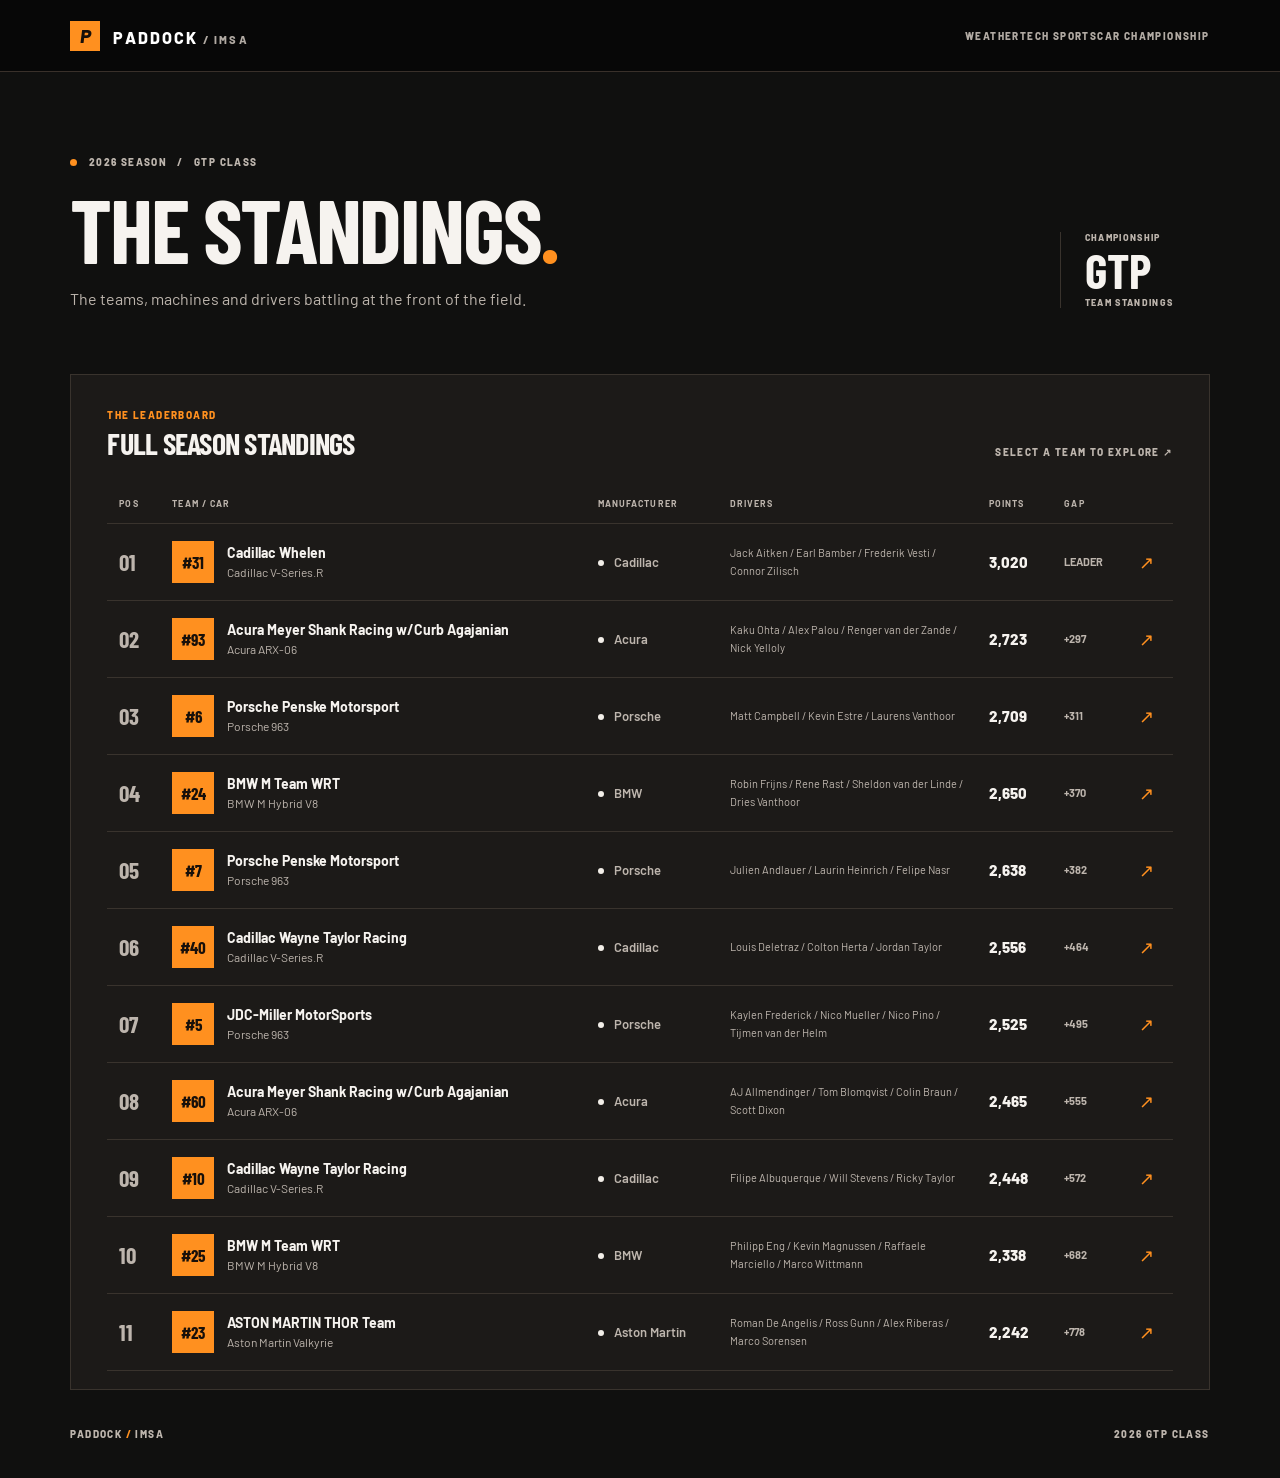
==== src/imsa.html @ 1b75063a "imsa-done" ====
<!DOCTYPE html>
<html lang="en">

<head>
    <meta charset="UTF-8">
    <meta name="viewport" content="width=device-width, initial-scale=1">
    <title>GTP Standings | Paddock</title>
    <link rel="stylesheet" href="css/imsa.css">
    <script src="js/imsadata.js" defer></script>
    <script src="js/imsa.js" defer></script>
</head>

<body>
    <header class="topbar"><a class="brand" href="imsa.html"><span class="brand-mark">P</span> PADDOCK <span
                class="brand-sub">/ IMSA</span></a><span class="topbar-label">WEATHERTECH SPORTSCAR CHAMPIONSHIP</span>
    </header>
    <main class="shell">
        <section class="page-intro">
            <div>
                <p class="eyebrow"><span class="dot"></span> 2026 SEASON &nbsp; / &nbsp; GTP CLASS</p>
                <h1>The standings<span class="accent">.</span></h1>
                <p class="intro-copy">The teams, machines and drivers battling at the front of the field.</p>
            </div>
            <div class="intro-aside"><span>CHAMPIONSHIP</span><strong>GTP</strong><small>TEAM STANDINGS</small></div>
        </section>
        <section class="standings-section" aria-labelledby="standings-heading">
            <div class="section-heading">
                <div>
                    <p class="eyebrow">THE LEADERBOARD</p>
                    <h2 id="standings-heading">Full season standings</h2>
                </div><span class="section-note">SELECT A TEAM TO EXPLORE <span aria-hidden="true">↗</span></span>
            </div>
            <div class="table-wrap">
                <table>
                    <thead>
                        <tr>
                            <th>POS</th>
                            <th>TEAM / CAR</th>
                            <th>MANUFACTURER</th>
                            <th>DRIVERS</th>
                            <th>POINTS</th>
                            <th>GAP</th>
                            <th><span class="sr-only">Team page</span></th>
                        </tr>
                    </thead>
                    <tbody id="standings"></tbody>
                </table>
            </div>

        </section>
    </main>
    <footer class="footer"><span>PADDOCK <span class="accent">/</span> IMSA</span><span>2026 GTP CLASS</span></footer>
</body>

</html>
---- src/css/imsa.css ----
@import url('https://fonts.googleapis.com/css2?family=Barlow+Condensed:wght@500;600;700;800&family=Barlow:wght@400;500;600;700;800&display=swap');

:root {
    --ink: #f6f3ef;
    --muted: #b9b0a7;
    --line: #39332d;
    --paper: #10100f;
    --red: #ff901f
}


* {
    box-sizing: border-box
}

body {
    margin: 0;
    background: var(--paper);
    color: var(--ink);
    font-family: Barlow, Arial, sans-serif
}

a {
    color: inherit
}

.topbar {
    height: 72px;
    background: #171c1d;
    color: #fff;
    display: flex;
    align-items: center;
    justify-content: space-between;
    padding: 0 5.5%;
    gap: 20px
}

.brand {
    text-decoration: none;
    font-weight: 800;
    font-size: 16px;
    letter-spacing: .13em;
    white-space: nowrap
}

.brand-mark {
    display: inline-grid;
    place-items: center;
    width: 30px;
    height: 30px;
    background: var(--red);
    font-size: 19px;
    font-style: italic;
    letter-spacing: 0;
    margin-right: 8px
}

.brand-sub {
    color: #89918e;
    font-size: 11px
}

.topbar-label,
.eyebrow,
.section-note,
.visual-label,
.visual-bottom,
.footer,
.back-link,
.official-link {
    font-size: 10px;
    font-weight: 800;
    letter-spacing: .14em
}

.topbar-label {
    color: #a9b0ac
}

.shell {
    max-width: 1440px;
    margin: auto;
    padding: 0 5.5%
}

.page-intro {
    display: flex;
    justify-content: space-between;
    align-items: end;
    gap: 30px;
    padding: 84px 0 66px
}

.eyebrow {
    color: #737c77;
    margin: 0 0 20px
}

.dot {
    display: inline-block;
    width: 7px;
    height: 7px;
    background: var(--red);
    border-radius: 50%;
    margin-right: 8px
}

h1,
h2,
p {
    margin-top: 0
}

h1,
h2 {
    font-family: 'Barlow Condensed', Arial, sans-serif;
    letter-spacing: -.025em
}

h1 {
    font-size: clamp(58px, 7vw, 102px);
    line-height: .9;
    margin-bottom: 20px;
    text-transform: uppercase;
    font-weight: 700
}

.accent {
    color: var(--red)
}

.intro-copy {
    font-size: 16px;
    color: #6f7772;
    margin: 0
}

.intro-aside {
    border-left: 1px solid #cfd5ce;
    padding-left: 24px;
    display: grid;
    gap: 3px;
    min-width: 150px
}

.intro-aside span,
.intro-aside small {
    font-size: 9px;
    font-weight: 800;
    letter-spacing: .15em;
    color: #8b928d
}

.intro-aside strong {
    font-family: 'Barlow Condensed', sans-serif;
    font-size: 48px;
    line-height: 1
}

.standings-section {
    background: #fff;
    border: 1px solid var(--line);
    padding: 34px 36px 18px
}

.section-heading {
    display: flex;
    justify-content: space-between;
    align-items: end;
    gap: 16px;
    margin-bottom: 26px
}

.section-heading .eyebrow {
    margin-bottom: 7px;
    color: var(--red)
}

h2 {
    font-size: 30px;
    line-height: 1;
    margin: 0;
    text-transform: uppercase
}

.section-note {
    color: #969d98;
    white-space: nowrap
}

.table-wrap {
    overflow-x: auto
}

table {
    width: 100%;
    border-collapse: collapse;
    min-width: 900px;
    text-align: left
}

th {
    font-size: 9px;
    letter-spacing: .12em;
    color: #939b96;
    padding: 14px 12px;
    border-bottom: 1px solid #bec7c0
}

td {
    padding: 17px 12px;
    border-bottom: 1px solid #e9ece8;
    font-size: 13px
}

tbody tr {
    cursor: pointer;
    transition: background .15s
}

tbody tr:hover,
tbody tr:focus-within {
    background: #f5f7f3
}

.position {
    font-family: 'Barlow Condensed', sans-serif;
    font-size: 23px;
    font-weight: 700;
    color: #a5ada7
}

.team-link {
    display: flex;
    align-items: center;
    gap: 13px;
    text-decoration: none;
    min-width: 230px
}

.team-link:focus-visible,
.back-link:focus-visible,
.official-link:focus-visible {
    outline: 2px solid var(--red);
    outline-offset: 4px
}

.entry-number {
    display: grid;
    place-items: center;
    background: #222827;
    color: #fff;
    font-family: 'Barlow Condensed', sans-serif;
    font-size: 17px;
    font-weight: 700;
    width: 42px;
    height: 42px;
    flex: none
}

.team-link strong,
.team-link small {
    display: block
}

.team-link strong {
    font-size: 14px
}

.team-link small {
    font-size: 12px;
    color: #8a928d;
    margin-top: 4px
}

.manufacturer {
    white-space: nowrap;
    color: #555f59;
    font-weight: 600
}

.manufacturer img {
    width: 30px;
    max-height: 28px;
    object-fit: contain;
    vertical-align: middle;
    margin-right: 10px
}

.drivers-cell {
    color: #7e8781;
    font-size: 11px;
    line-height: 1.6;
    max-width: 220px
}

.points {
    font-weight: 800;
    font-size: 15px
}

.gap {
    font-size: 11px;
    font-weight: 700;
    color: #8a928d
}

.row-arrow {
    color: var(--red);
    font-size: 18px
}

.footnote {
    color: #929a94;
    font-size: 11px;
    margin: 19px 0 0
}

.footer {
    max-width: 1440px;
    margin: 0 auto;
    display: flex;
    justify-content: space-between;
    padding: 38px 5.5%;
    color: #949c96
}

.sr-only {
    position: absolute;
    width: 1px;
    height: 1px;
    overflow: hidden;
    clip: rect(0, 0, 0, 0)
}

.team-shell {
    padding-top: 40px
}

.back-link {
    display: inline-block;
    text-decoration: none;
    color: #7c857f;
    margin-bottom: 38px
}

.back-link:hover,
.official-link:hover {
    color: var(--red)
}

.team-hero {
    display: grid;
    grid-template-columns: 1fr 1.1fr;
    gap: 55px;
    align-items: center
}

.team-heading h1 {
    font-size: clamp(48px, 5.5vw, 82px);
    max-width: 650px
}

.car-number {
    font-family: 'Barlow Condensed', sans-serif;
    font-size: 28px;
    font-weight: 700;
    color: var(--red);
    margin-bottom: 12px
}

.team-model {
    font-size: 18px;
    color: #78817b;
    margin-bottom: 30px
}

.official-link {
    display: inline-block;
    text-decoration: none;
    border-bottom: 1px solid var(--red);
    padding-bottom: 8px
}

.car-visual {
    min-height: 300px;
    background: #e7ebe5;
    display: flex;
    flex-direction: column;
    justify-content: space-between;
    padding: 24px;
    overflow: hidden
}

.visual-label,
.visual-bottom {
    display: flex;
    justify-content: space-between;
    color: #8d9690
}

.car-visual>img {
    width: 100%;
    max-height: 205px;
    object-fit: contain
}

.visual-bottom {
    align-items: end;
    color: #606b63
}

.visual-bottom b {
    color: var(--red)
}

.visual-bottom img {
    width: 48px;
    max-height: 40px;
    object-fit: contain
}

.stats-bar {
    display: grid;
    grid-template-columns: repeat(3, 1fr);
    background: #1d2322;
    color: #fff;
    margin: 42px 0 68px
}

.stats-bar>div {
    padding: 25px 32px;
    border-right: 1px solid #39403d
}

.stats-bar>div:last-child {
    border: 0
}

.stats-bar span {
    display: block;
    color: #a5aea8;
    font-size: 9px;
    font-weight: 700;
    letter-spacing: .14em;
    margin-bottom: 9px
}

.stats-bar strong {
    font-family: 'Barlow Condensed', sans-serif;
    font-size: 30px;
    text-transform: uppercase
}

.detail-grid {
    display: grid;
    grid-template-columns: 1.25fr 1fr;
    gap: 60px
}

.detail-section {
    min-width: 0
}

.driver-list {
    padding: 0;
    margin: 0;
    list-style: none;
    display: grid;
    grid-template-columns: 1fr 1fr;
    gap: 1px;
    background: var(--line);
    border: 1px solid var(--line)
}

.driver-list li {
    display: flex;
    align-items: center;
    gap: 14px;
    background: #fff;
    padding: 12px;
    min-width: 0
}

.driver-list img {
    width: 60px;
    height: 60px;
    object-fit: cover;
    background: #eef1ed
}

.driver-list strong,
.driver-list small {
    display: block
}

.driver-list strong {
    font-size: 14px
}

.driver-list small {
    margin-top: 5px;
    font-size: 11px;
    color: #8b948e
}

.spec-list {
    margin: 0;
    border-top: 1px solid var(--line)
}

.spec-list div {
    display: flex;
    justify-content: space-between;
    gap: 20px;
    padding: 19px 0;
    border-bottom: 1px solid var(--line);
    font-size: 13px
}

.spec-list dt {
    color: #8b948e
}

.spec-list dd {
    margin: 0;
    font-weight: 700;
    text-align: right
}

@media(max-width:800px) {
    .topbar-label {
        display: none
    }

    .page-intro {
        padding: 60px 0 45px
    }

    .intro-aside {
        display: none
    }

    .standings-section {
        padding: 25px 18px 16px
    }

    .section-note {
        display: none
    }

    .team-hero {
        grid-template-columns: 1fr;
        gap: 30px
    }

    .team-heading h1 {
        font-size: 58px
    }

    .car-visual {
        min-height: 240px
    }

    .stats-bar {
        margin: 24px 0 45px
    }

    .stats-bar>div {
        padding: 20px 15px
    }

    .stats-bar strong {
        font-size: 23px
    }

    .detail-grid {
        grid-template-columns: 1fr;
        gap: 45px
    }

    .footer {
        padding-top: 30px
    }
}

@media(max-width:480px) {
    .topbar {
        height: 62px
    }

    .page-intro h1 {
        font-size: 58px
    }

    .intro-copy {
        line-height: 1.5
    }

    .driver-list {
        grid-template-columns: 1fr
    }

    .stats-bar span {
        font-size: 8px;
        line-height: 1.5
    }

    .stats-bar strong {
        font-size: 20px
    }

    .team-heading h1 {
        font-size: 48px
    }
}

/* Dark motorsport palette shared by the standings and team pages. */
.topbar { background: #070707; border-bottom: 1px solid #39302a; }
.brand-mark, .entry-number { background: var(--red); color: #18100a; }
.brand-sub, .topbar-label { color: #b1aaa3; }
.intro-copy, .team-model, .back-link, .footnote, .footer,
.section-note, .team-link small, .gap, .driver-list small,
.spec-list dt, .intro-aside span, .intro-aside small,
.eyebrow, .drivers-cell, .manufacturer, th, .position { color: #bdb5ad; }
.intro-aside, th, td { border-color: var(--line); }
.standings-section, .driver-list li { background: #1c1a18; }
tbody tr:hover, tbody tr:focus-within { background: #33271d; }
.car-visual { background: #27221e; border: 1px solid var(--line); }
.visual-label, .visual-bottom { color: #c1b8af; }
.stats-bar { background: #211b16; border: 1px solid var(--line); }
.stats-bar > div { border-color: var(--line); }
.stats-bar span { color: #c1b8af; }
.manufacturer img, .visual-bottom img { background: #f2eee8; padding: 3px; border-radius: 3px; }
.driver-list img { background: #39332d; }
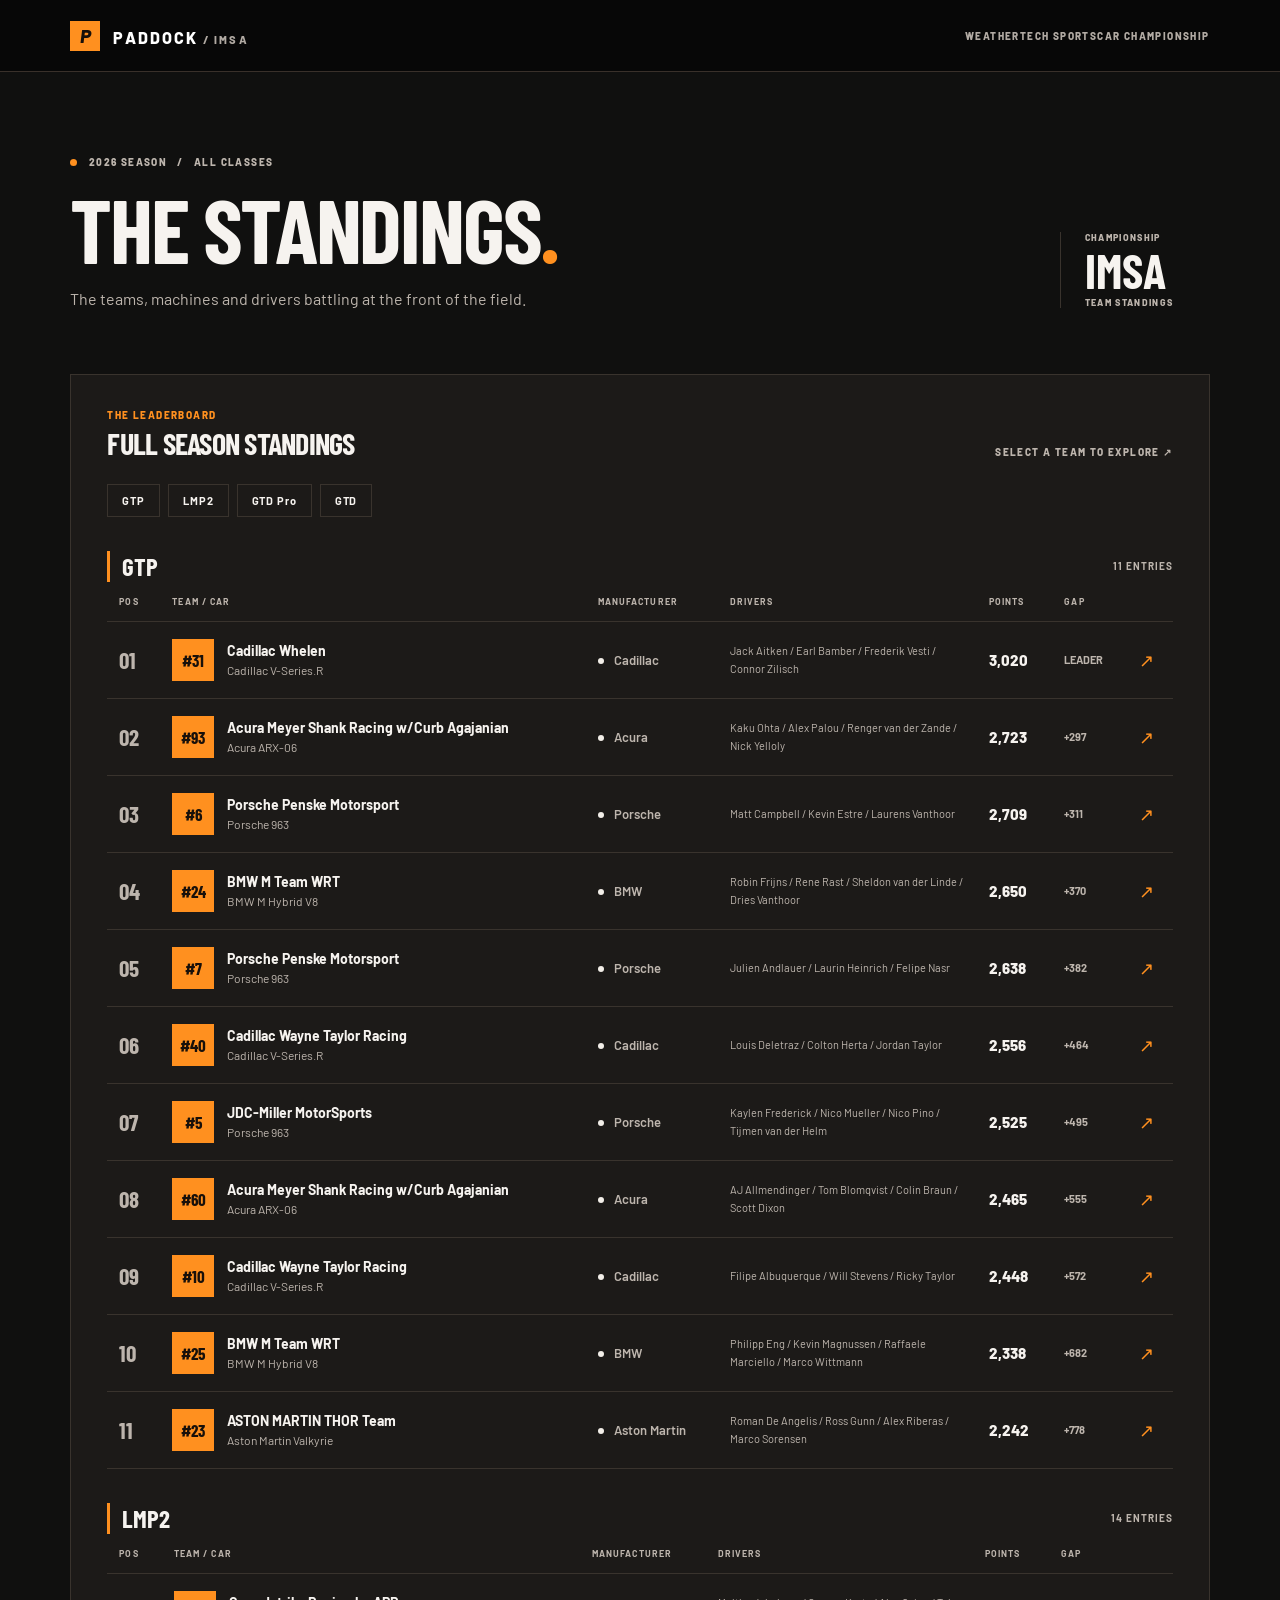
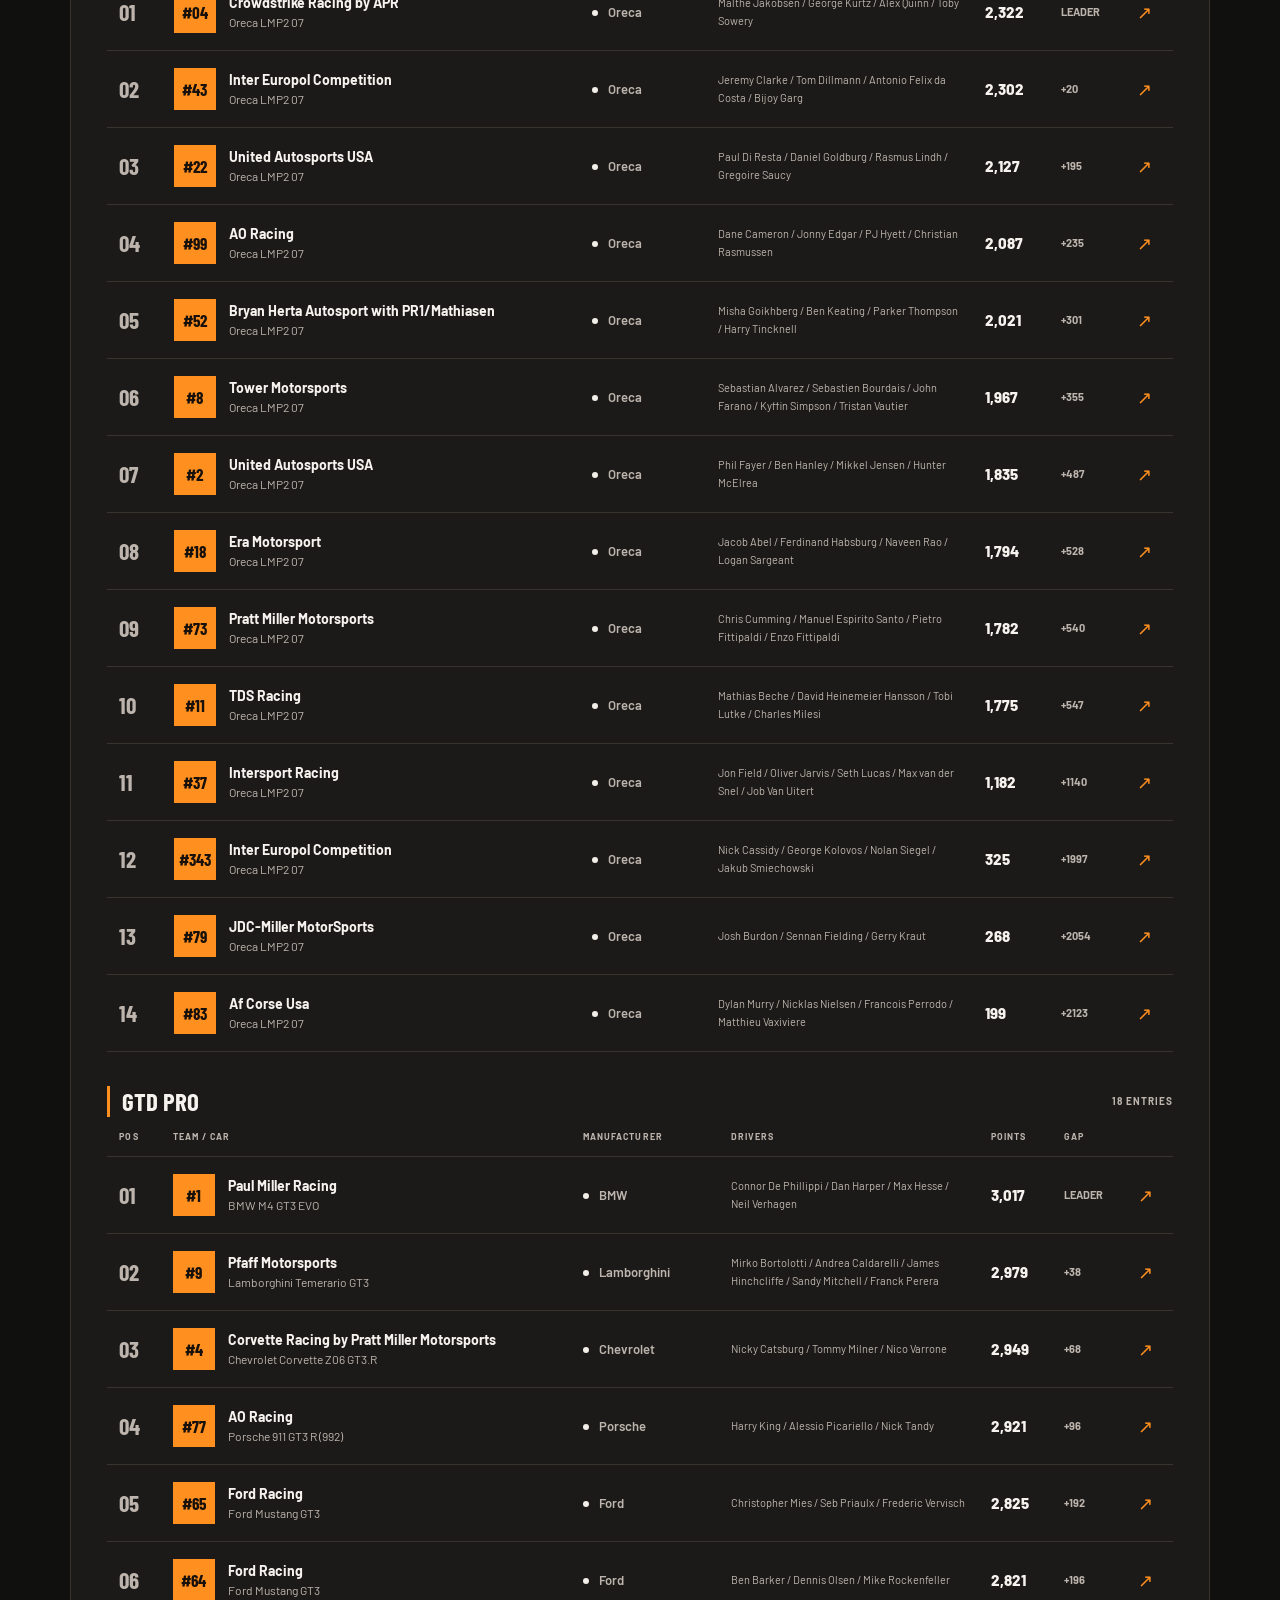
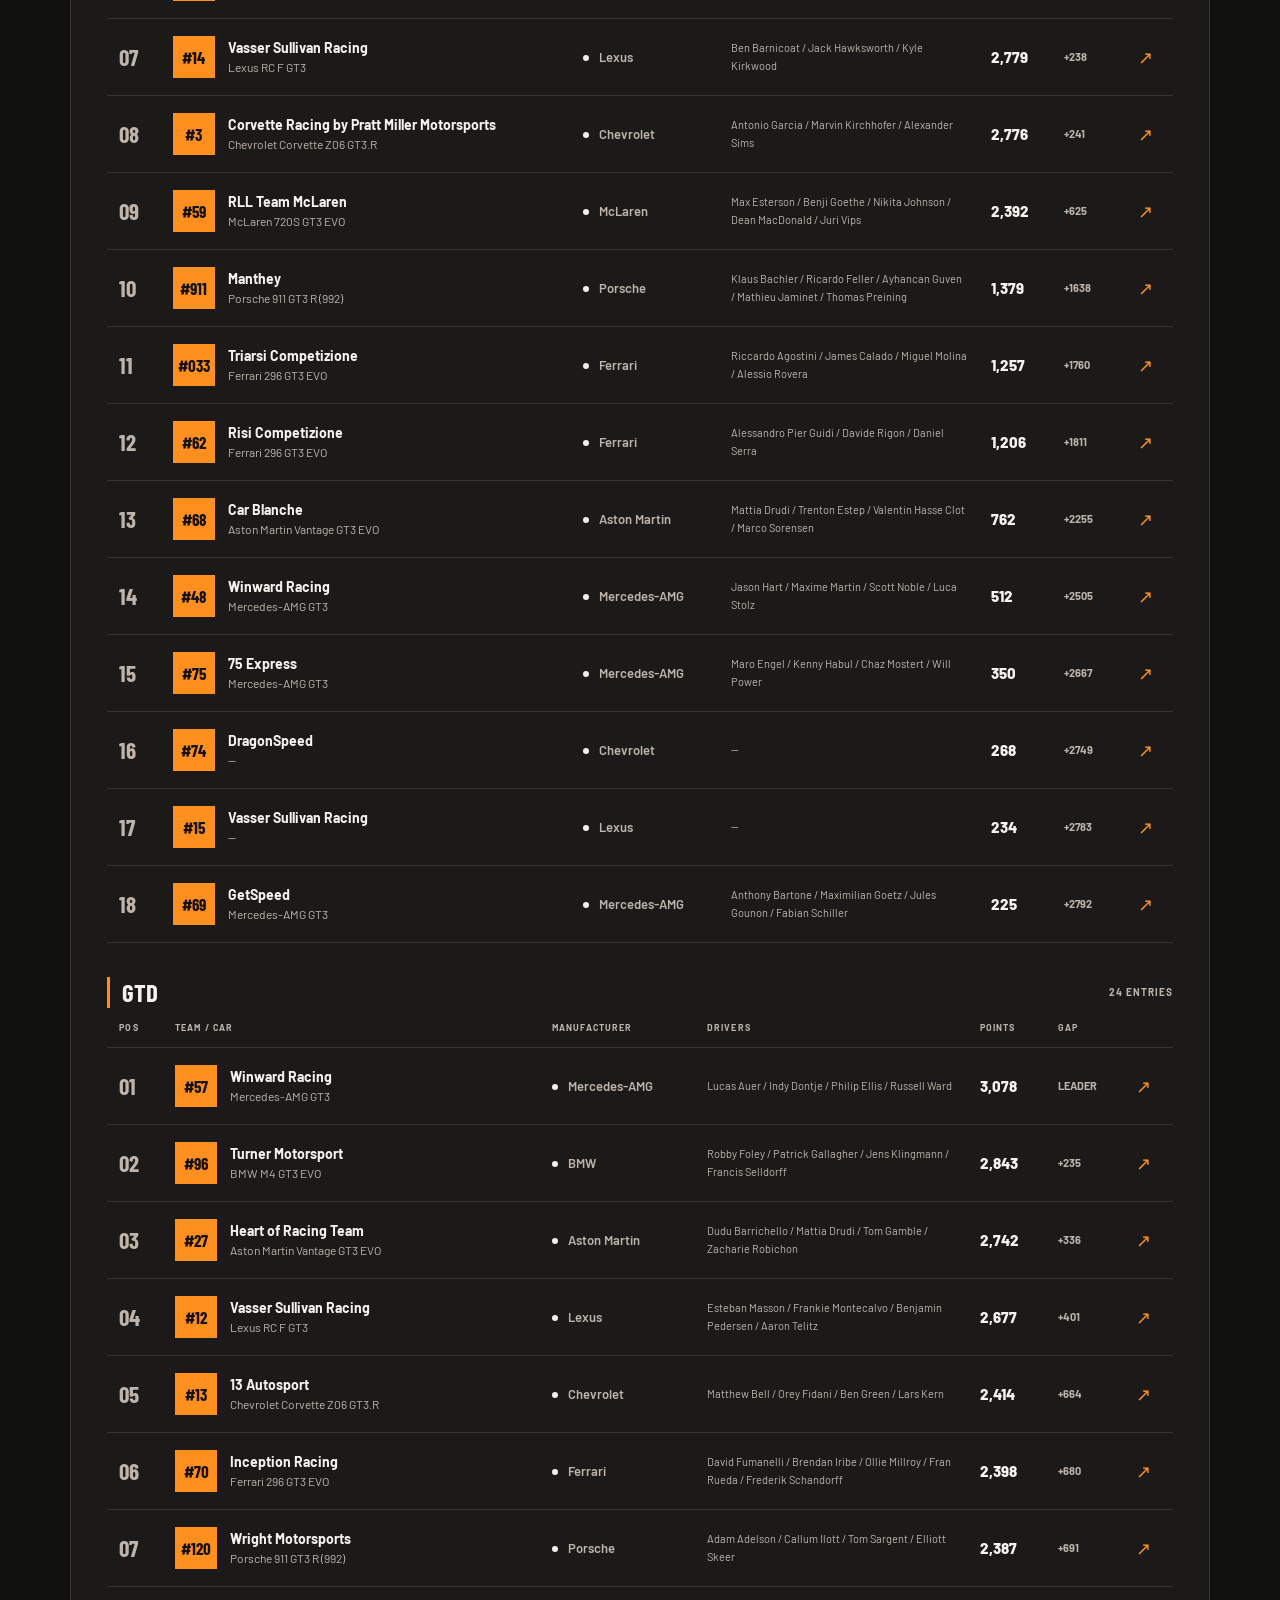
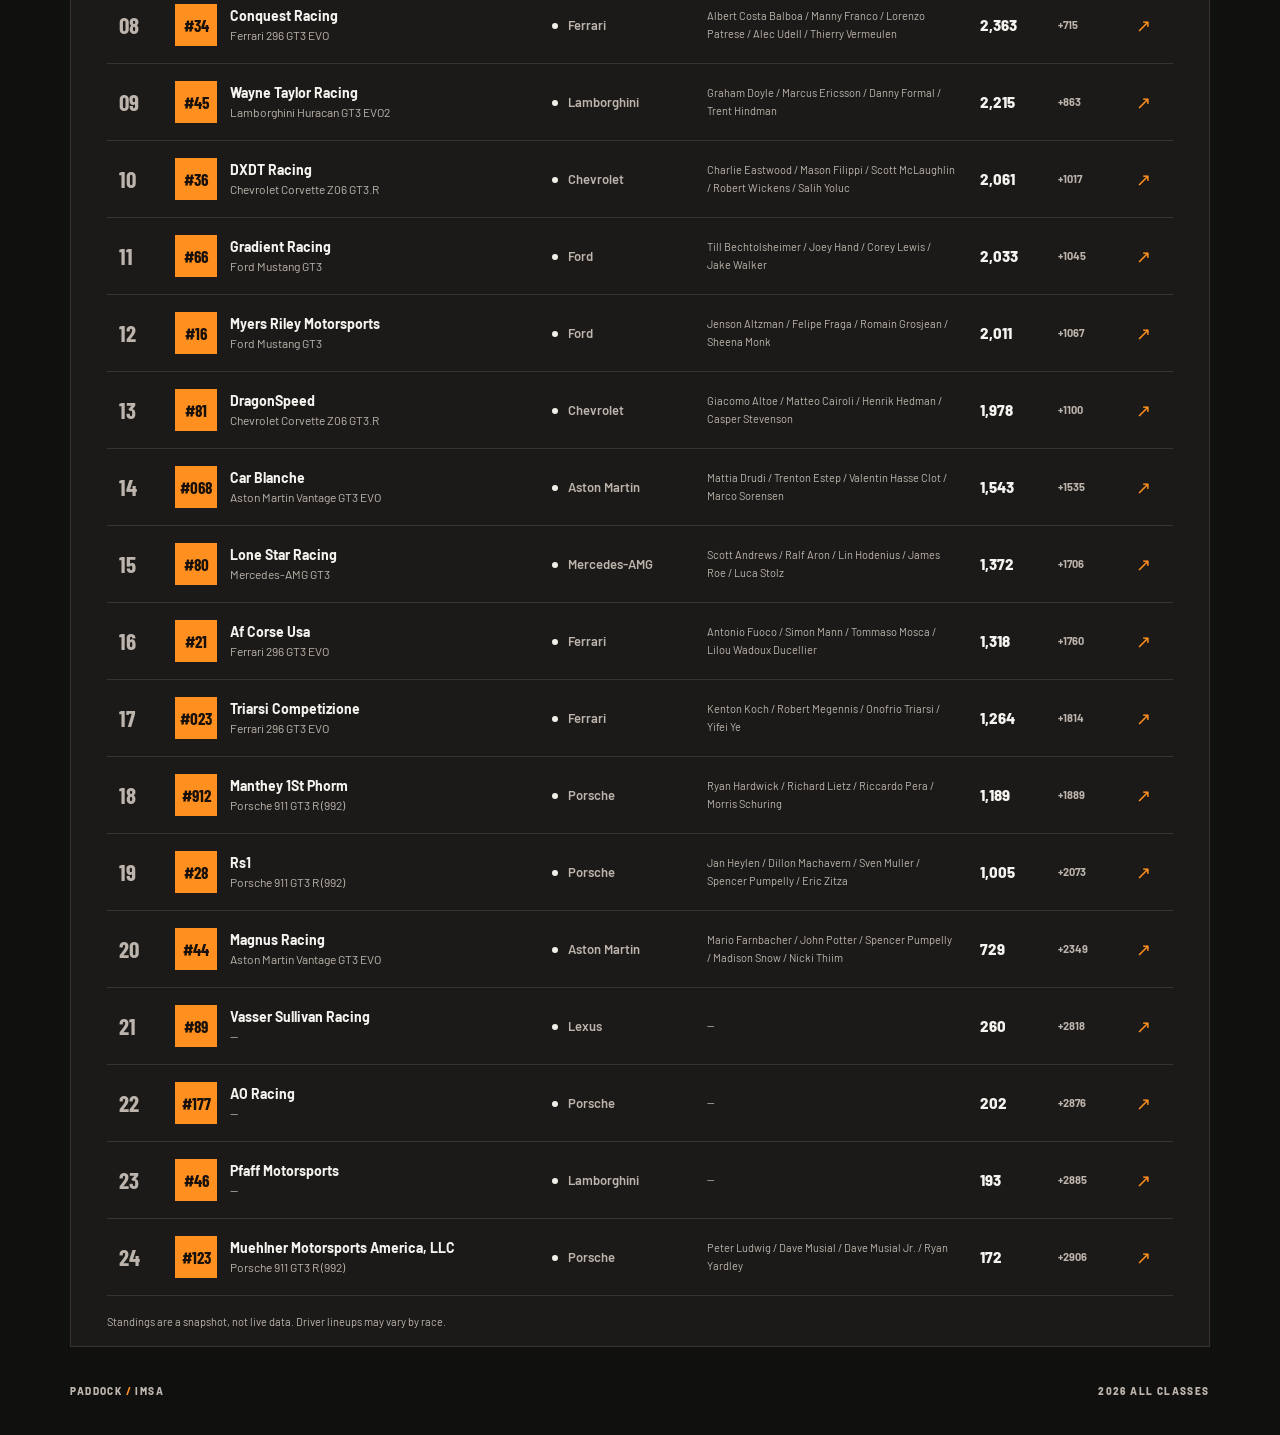
==== commit f5dea51b: "modified:   src/css/imsa.css 	modified:   src/imsa.html 	modified:   src/imsa/imsateampage.html 	mod" ====
--- a/src/imsa.html
+++ b/src/imsa.html
@@ -4,9 +4,9 @@
 <head>
     <meta charset="UTF-8">
     <meta name="viewport" content="width=device-width, initial-scale=1">
-    <title>GTP Standings | Paddock</title>
+    <title>IMSA Standings | Paddock</title>
     <link rel="stylesheet" href="css/imsa.css">
-    <script src="js/imsadata.js" defer></script>
+    <script src="js/imsa_weathertech_2026.js" defer></script>
     <script src="js/imsa.js" defer></script>
 </head>
 
@@ -17,11 +17,11 @@
     <main class="shell">
         <section class="page-intro">
             <div>
-                <p class="eyebrow"><span class="dot"></span> 2026 SEASON &nbsp; / &nbsp; GTP CLASS</p>
+                <p class="eyebrow"><span class="dot"></span> 2026 SEASON &nbsp; / &nbsp; ALL CLASSES</p>
                 <h1>The standings<span class="accent">.</span></h1>
                 <p class="intro-copy">The teams, machines and drivers battling at the front of the field.</p>
             </div>
-            <div class="intro-aside"><span>CHAMPIONSHIP</span><strong>GTP</strong><small>TEAM STANDINGS</small></div>
+            <div class="intro-aside"><span>CHAMPIONSHIP</span><strong>IMSA</strong><small>TEAM STANDINGS</small></div>
         </section>
         <section class="standings-section" aria-labelledby="standings-heading">
             <div class="section-heading">
@@ -30,26 +30,13 @@
                     <h2 id="standings-heading">Full season standings</h2>
                 </div><span class="section-note">SELECT A TEAM TO EXPLORE <span aria-hidden="true">↗</span></span>
             </div>
-            <div class="table-wrap">
-                <table>
-                    <thead>
-                        <tr>
-                            <th>POS</th>
-                            <th>TEAM / CAR</th>
-                            <th>MANUFACTURER</th>
-                            <th>DRIVERS</th>
-                            <th>POINTS</th>
-                            <th>GAP</th>
-                            <th><span class="sr-only">Team page</span></th>
-                        </tr>
-                    </thead>
-                    <tbody id="standings"></tbody>
-                </table>
-            </div>
+            <nav id="class-nav" class="class-nav" aria-label="Jump to class"></nav>
+            <div id="standings"></div>
+            <p class="footnote">Standings are a snapshot, not live data. Driver lineups may vary by race.</p>
 
         </section>
     </main>
-    <footer class="footer"><span>PADDOCK <span class="accent">/</span> IMSA</span><span>2026 GTP CLASS</span></footer>
+    <footer class="footer"><span>PADDOCK <span class="accent">/</span> IMSA</span><span>2026 ALL CLASSES</span></footer>
 </body>
 
-</html>+</html>
--- a/src/css/imsa.css
+++ b/src/css/imsa.css
@@ -633,3 +633,12 @@
 .stats-bar span { color: #c1b8af; }
 .manufacturer img, .visual-bottom img { background: #f2eee8; padding: 3px; border-radius: 3px; }
 .driver-list img { background: #39332d; }
+
+.class-nav { display: flex; flex-wrap: wrap; gap: 8px; margin: 0 0 28px; }
+.class-nav a { padding: 9px 14px; border: 1px solid var(--line); color: var(--ink); text-decoration: none; font-size: 11px; font-weight: 700; letter-spacing: .08em; }
+.class-nav a:hover, .class-nav a:focus-visible { border-color: var(--red); color: var(--red); }
+.class-section { margin-top: 34px; scroll-margin-top: 20px; }
+.class-heading { display: flex; align-items: center; justify-content: space-between; gap: 15px; border-left: 3px solid var(--red); padding: 3px 0 3px 12px; }
+.class-heading h3 { font: 700 25px/1 'Barlow Condensed', sans-serif; margin: 0; text-transform: uppercase; }
+.class-heading span { color: #bdb5ad; font-size: 10px; font-weight: 700; letter-spacing: .1em; }
+.class-note { color: #bdb5ad; font-size: 12px; margin: 12px 0 0; }
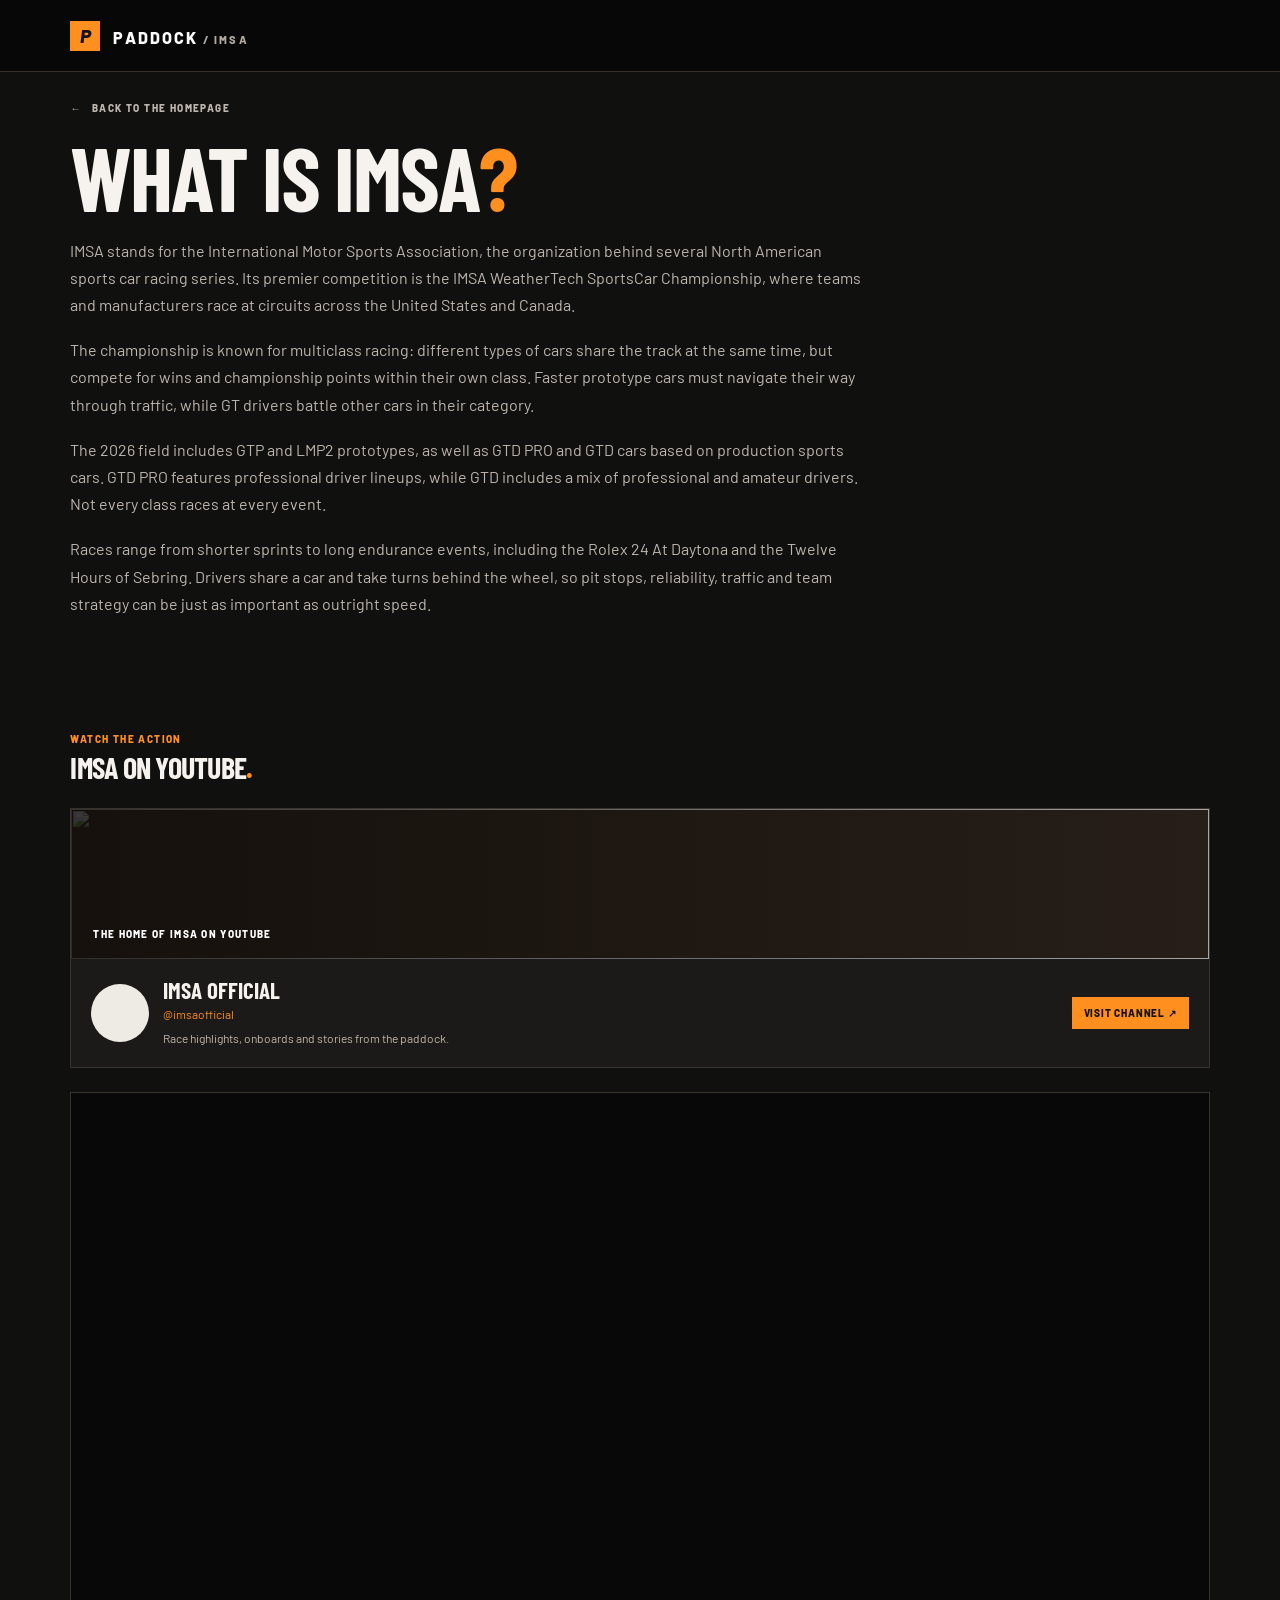
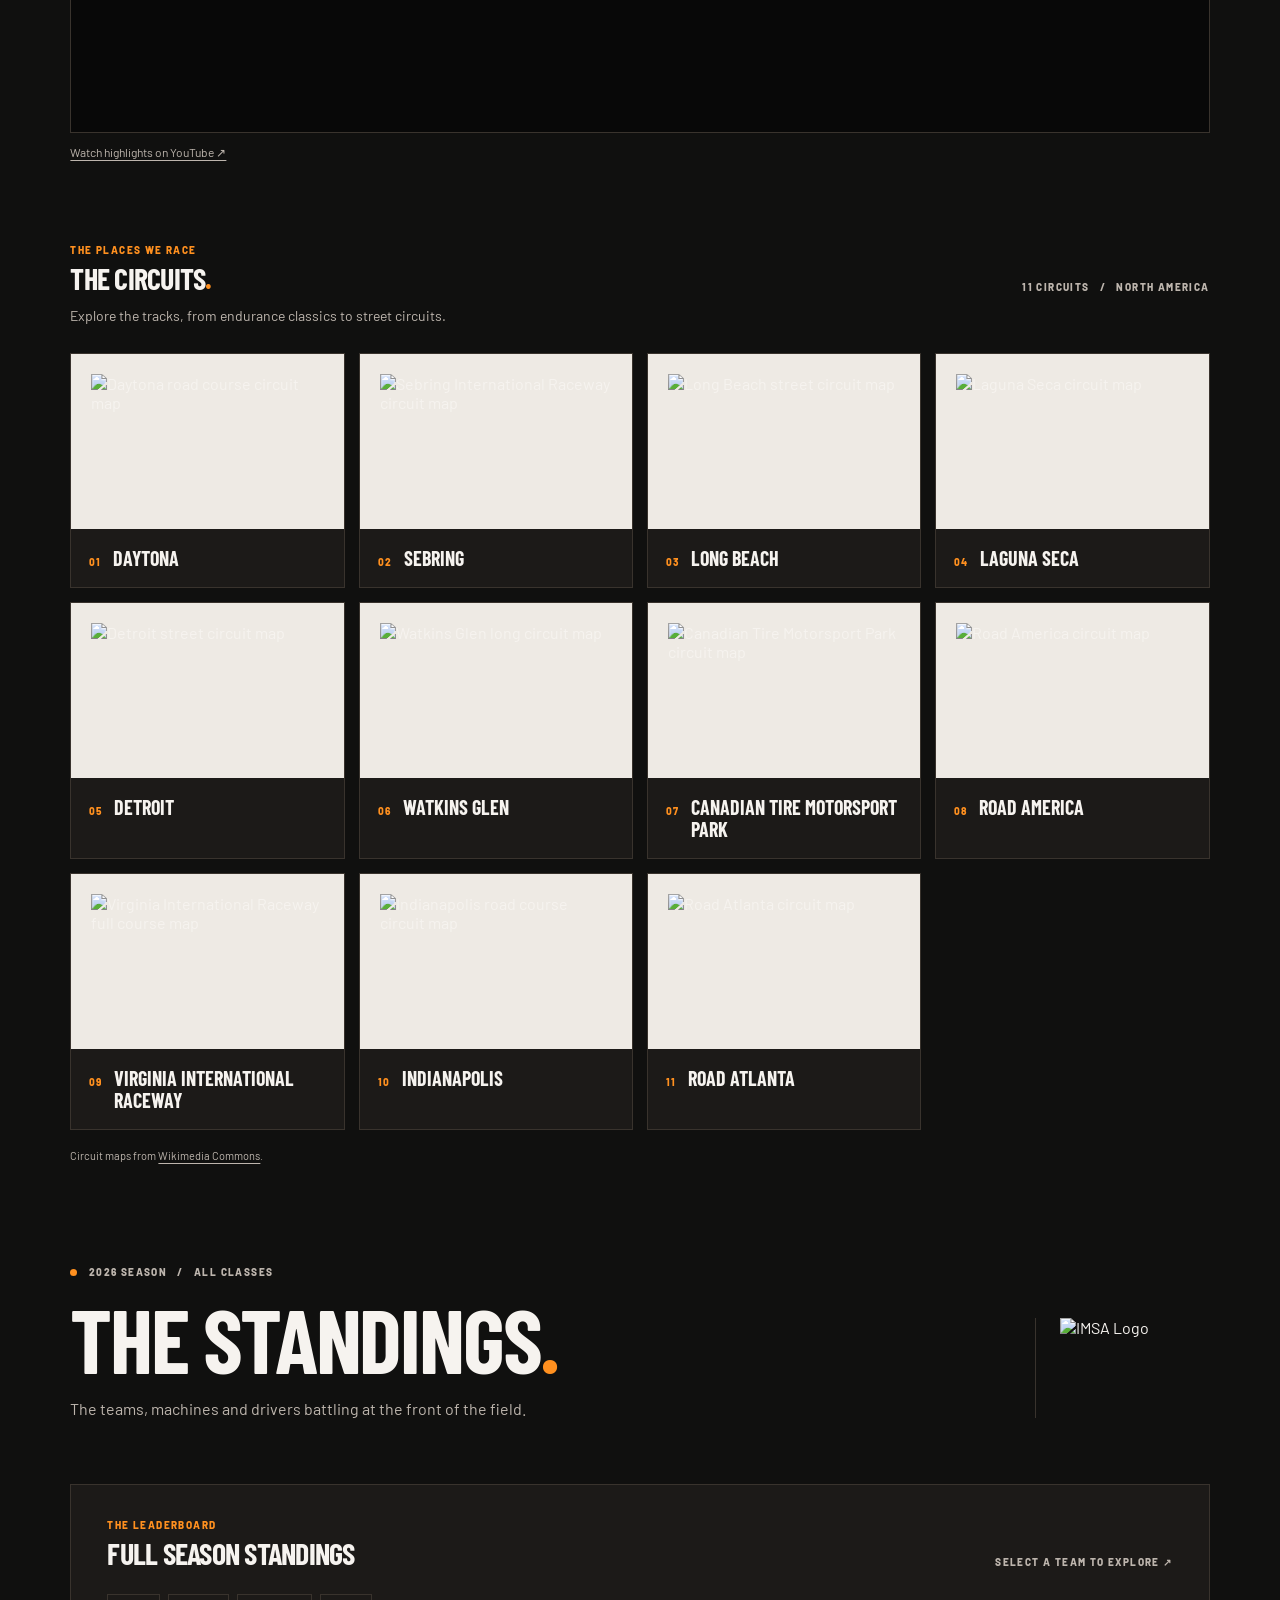
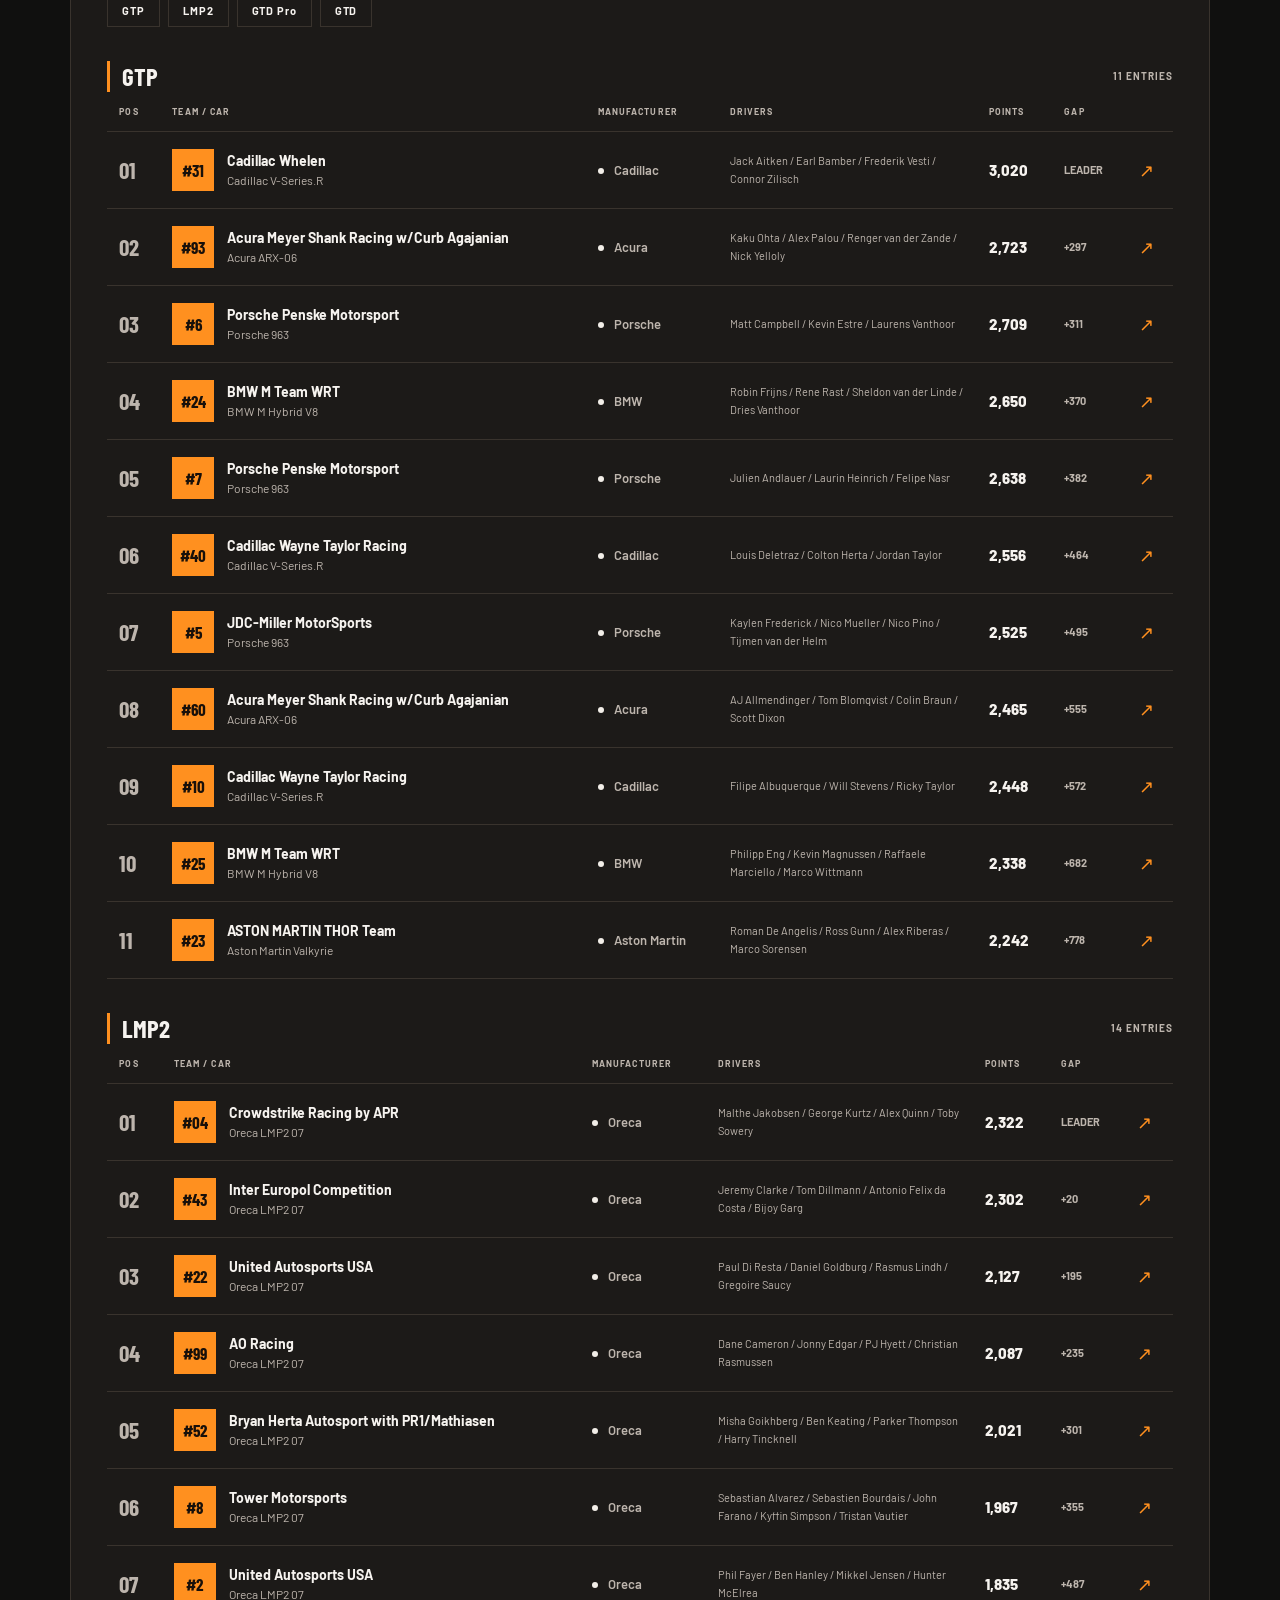
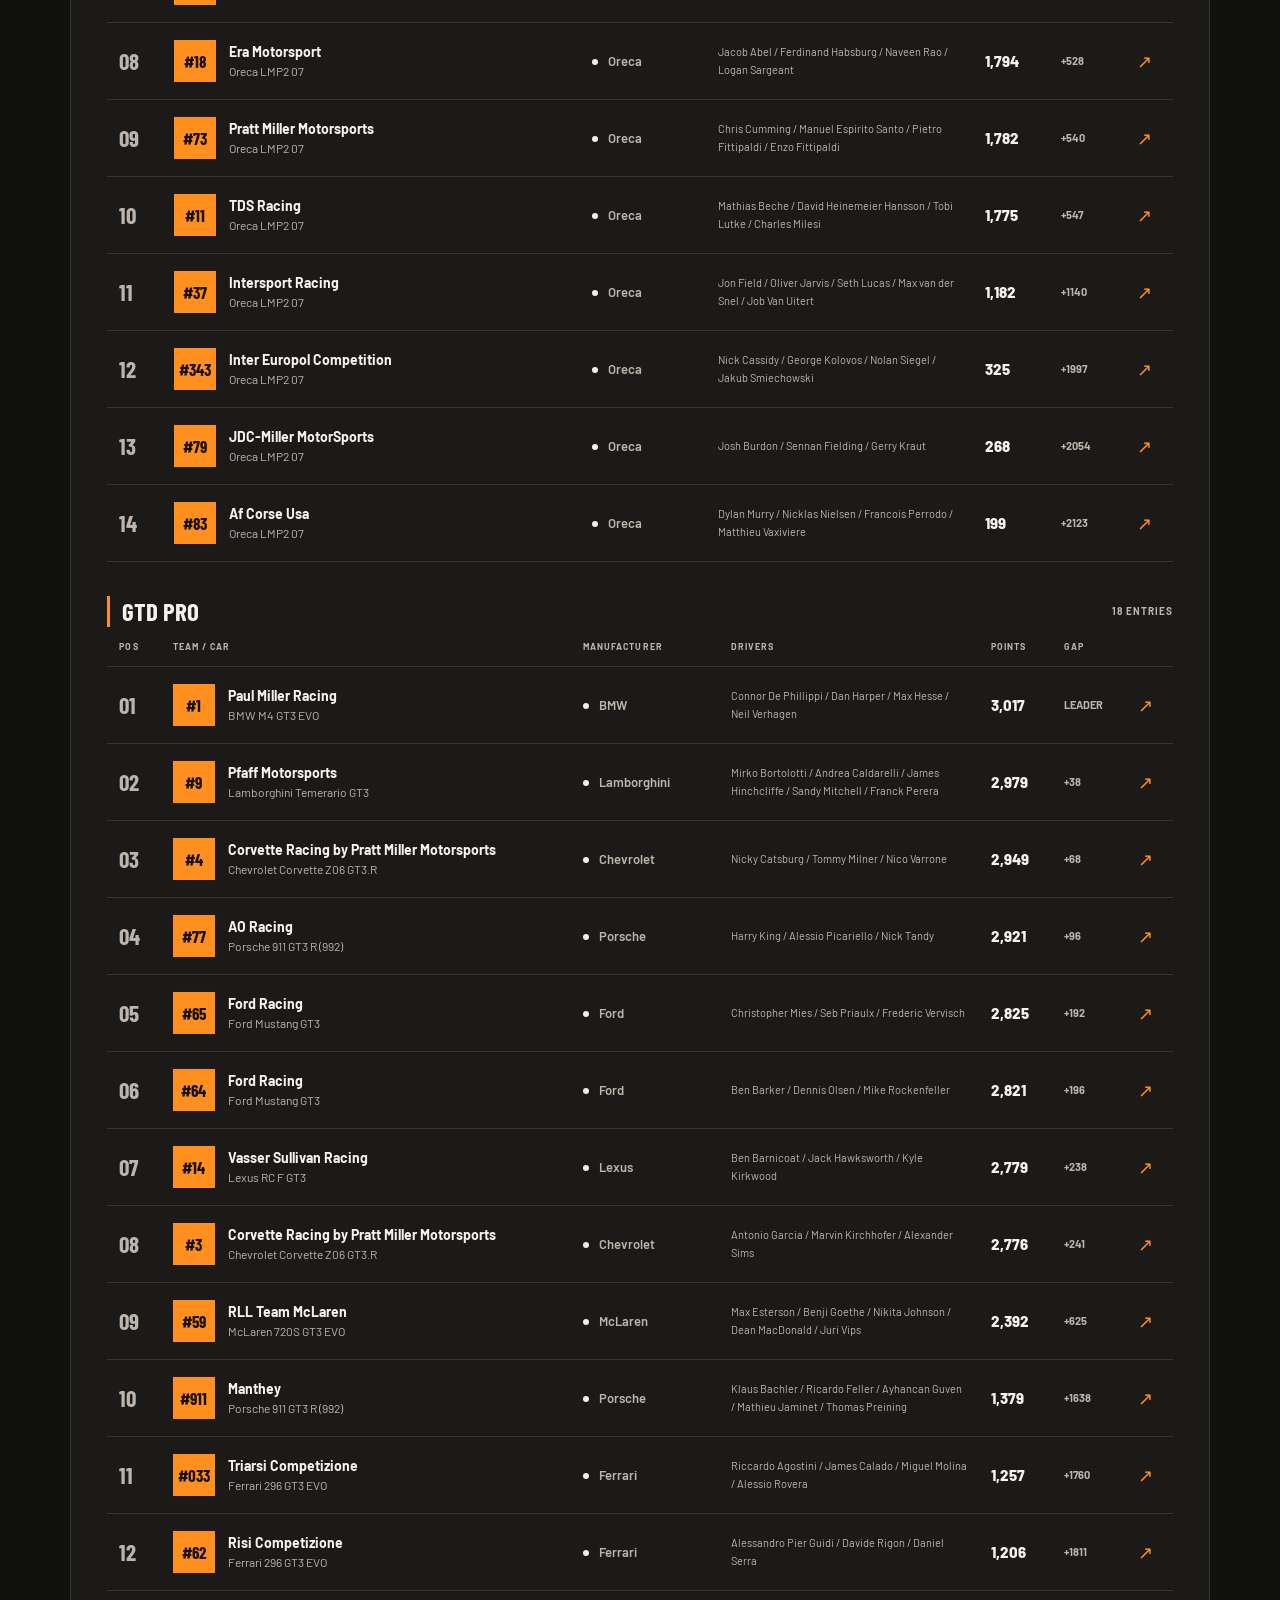
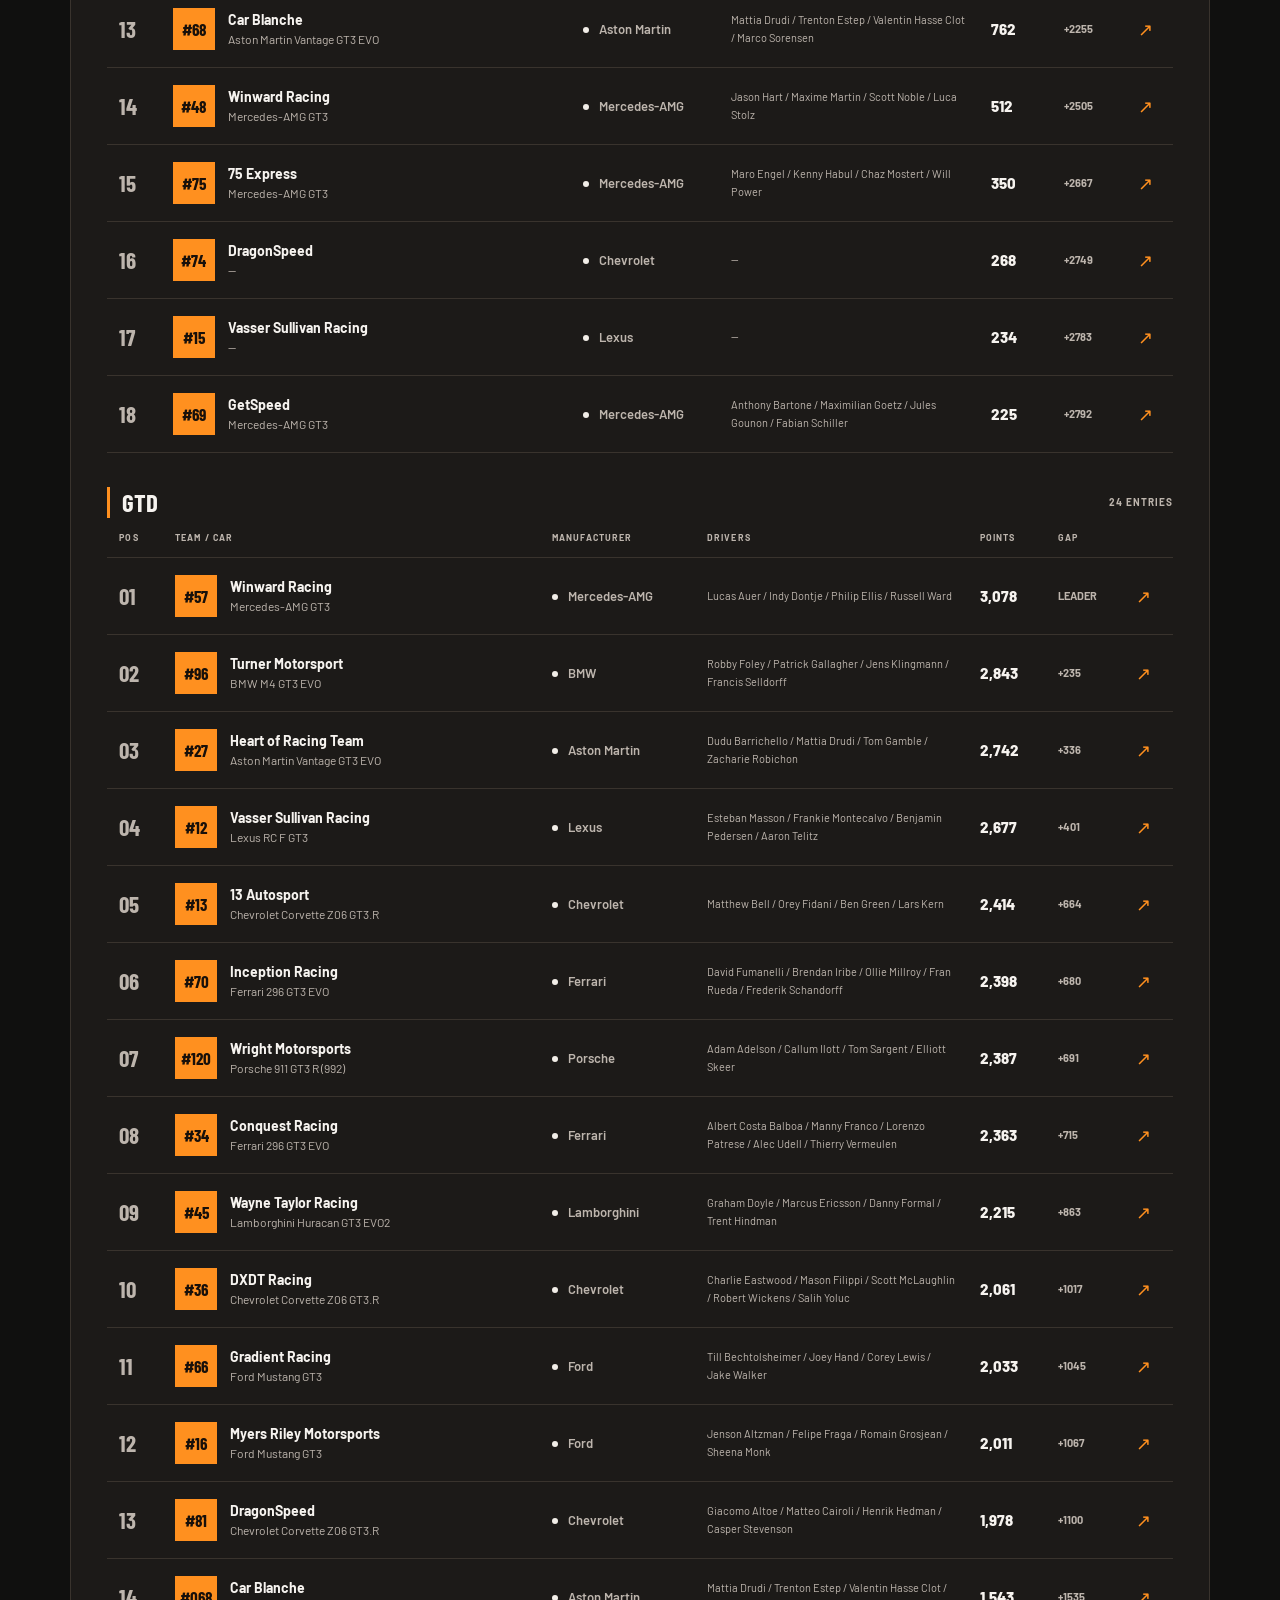
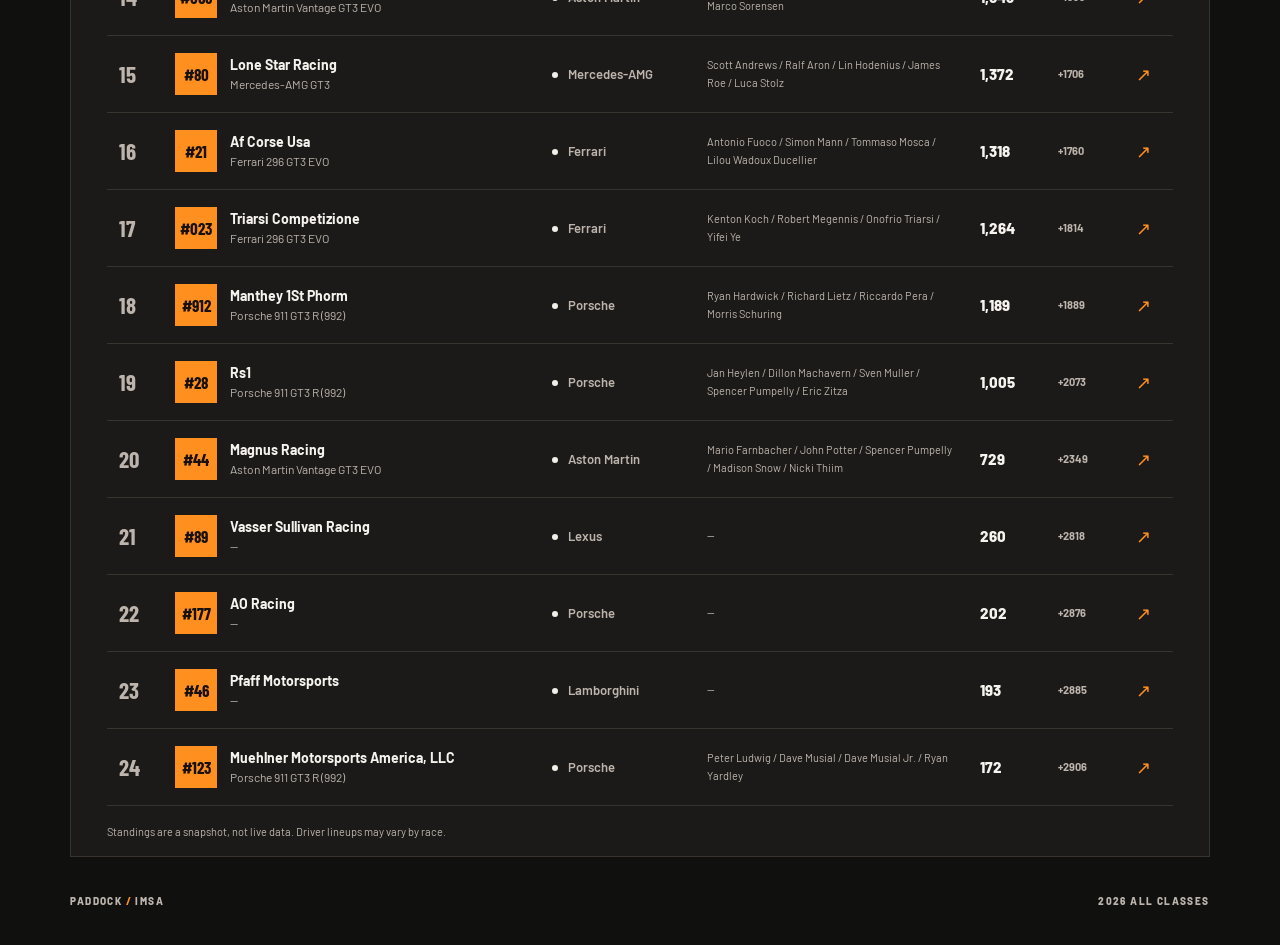
==== commit 4790bd91: "yt, stndings,whatis" ====
--- a/src/imsa.html
+++ b/src/imsa.html
@@ -11,18 +11,106 @@
 </head>
 
 <body>
+
     <header class="topbar"><a class="brand" href="imsa.html"><span class="brand-mark">P</span> PADDOCK <span
-                class="brand-sub">/ IMSA</span></a><span class="topbar-label">WEATHERTECH SPORTSCAR CHAMPIONSHIP</span>
+                class="brand-sub">/ IMSA</span></a><span class="topbar-label"></span>
+
     </header>
     <main class="shell">
+
+        <a class="back-link container-fluid" href="../index.html" style="margin-top:30px">← &nbsp; BACK TO THE
+            HOMEPAGE</a>
+
+
+        <section class="page-intro" style="margin-top: -100px; margin-bottom: 30px;">
+            
+            <div class="imsa-explainer">
+                
+                <h1>What is IMSA<span class="accent">?</span></h1>
+                <p class="intro-copy">IMSA stands for the International Motor Sports Association, the organization behind several North American sports car racing series. Its premier competition is the IMSA WeatherTech SportsCar Championship, where teams and manufacturers race at circuits across the United States and Canada.</p>
+                <p class="intro-copy">The championship is known for multiclass racing: different types of cars share the track at the same time, but compete for wins and championship points within their own class. Faster prototype cars must navigate their way through traffic, while GT drivers battle other cars in their category.</p>
+                <p class="intro-copy">The 2026 field includes GTP and LMP2 prototypes, as well as GTD PRO and GTD cars based on production sports cars. GTD PRO features professional driver lineups, while GTD includes a mix of professional and amateur drivers. Not every class races at every event.</p>
+                <p class="intro-copy">Races range from shorter sprints to long endurance events, including the Rolex 24 At Daytona and the Twelve Hours of Sebring. Drivers share a car and take turns behind the wheel, so pit stops, reliability, traffic and team strategy can be just as important as outright speed.</p>
+            </div>
+            
+        </section>
+
+
+
+
+
+        <section class="watch-section" aria-labelledby="watch-heading">
+            <div class="section-heading">
+                <div>
+                    <p class="eyebrow">WATCH THE ACTION</p>
+                    <h2 id="watch-heading">IMSA on YouTube<span class="accent">.</span></h2>
+                </div>
+            </div>
+            <div class="watch-links">
+                
+                <a class="channel-card" href="https://www.youtube.com/@imsaofficial" target="_blank" rel="noopener noreferrer">
+                    <div class="channel-cover"><img src="https://yt3.googleusercontent.com/QaKQq3D6VV_pL7H5f8xpNG33xfLNOTJSB-rycZUGWwrJSDOPCFcltZV3brUkpAPHpNxI3iQKASU=w1138-fcrop64=1,00005a57ffffa5a8-k-c0xffffffff-no-nd-rj" alt=""><span class="channel-cover-label">THE HOME OF IMSA ON YOUTUBE</span></div>
+                    <div class="channel-details">
+                        <span class="channel-logo"><img src="https://res.cloudinary.com/nascarnextgen/image/upload/c_scale,w_260/q_auto/f_auto/v1/IMSA/Series%20Logos/weathertech_championship" alt=""></span>
+                        <span class="channel-text"><strong>IMSA Official</strong><small>@imsaofficial</small><span>Race highlights, onboards and stories from the paddock.</span></span>
+                        <span class="channel-button">VISIT CHANNEL ↗</span>
+                    </div>
+                </a>
+                <div class="watch-video">
+                    <iframe src="https://www.youtube.com/embed/DG-B6cqjg54?list=PLf7wapfsaSfjdg3aHHBWCMAlMBqYOCJLY" title="IMSA race highlights" loading="lazy" allow="accelerometer; autoplay; clipboard-write; encrypted-media; gyroscope; picture-in-picture; web-share" referrerpolicy="strict-origin-when-cross-origin" allowfullscreen></iframe>
+                    <a class="watch-fallback" href="https://www.youtube.com/watch?v=DG-B6cqjg54&amp;list=PLf7wapfsaSfjdg3aHHBWCMAlMBqYOCJLY" target="_blank" rel="noopener noreferrer">Watch highlights on YouTube ↗</a>
+                </div>
+            </div>
+        </section>
+
+        <section class="circuits-section" aria-labelledby="circuits-heading">
+            <div class="section-heading">
+                <div>
+                    <p class="eyebrow">THE PLACES WE RACE</p>
+                    <h2 id="circuits-heading">The circuits<span class="accent">.</span></h2>
+                </div>
+                <span class="section-note">11 CIRCUITS &nbsp; / &nbsp; NORTH AMERICA</span>
+            </div>
+            <p class="circuits-intro">Explore the tracks, from endurance classics to street circuits.</p>
+            <div class="circuit-grid">
+                <article class="circuit-card"><div class="circuit-map"><img src="https://upload.wikimedia.org/wikipedia/commons/a/a1/Daytona_International_Speedway_Road_Course_2024.svg" alt="Daytona road course circuit map" loading="lazy"></div><div class="circuit-info"><span>01</span><h3>Daytona</h3></div></article>
+                <article class="circuit-card"><div class="circuit-map"><img src="https://upload.wikimedia.org/wikipedia/commons/4/45/Sebring_International_Raceway.svg" alt="Sebring International Raceway circuit map" loading="lazy"></div><div class="circuit-info"><span>02</span><h3>Sebring</h3></div></article>
+                <article class="circuit-card"><div class="circuit-map"><img src="https://upload.wikimedia.org/wikipedia/commons/7/72/Long_Beach_Street_Circuit_IndyCar.svg" alt="Long Beach street circuit map" loading="lazy"></div><div class="circuit-info"><span>03</span><h3>Long Beach</h3></div></article>
+                <article class="circuit-card"><div class="circuit-map"><img src="https://upload.wikimedia.org/wikipedia/commons/5/57/Laguna_Seca.svg" alt="Laguna Seca circuit map" loading="lazy"></div><div class="circuit-info"><span>04</span><h3>Laguna Seca</h3></div></article>
+                <article class="circuit-card"><div class="circuit-map"><img src="https://upload.wikimedia.org/wikipedia/commons/d/df/TrackMap_Detroit-2023.png" alt="Detroit street circuit map" loading="lazy"></div><div class="circuit-info"><span>05</span><h3>Detroit</h3></div></article>
+                <article class="circuit-card"><div class="circuit-map"><img src="https://upload.wikimedia.org/wikipedia/commons/6/6a/Watkins_Glen_International_Long_Circuit_2024.svg" alt="Watkins Glen long circuit map" loading="lazy"></div><div class="circuit-info"><span>06</span><h3>Watkins Glen</h3></div></article>
+                <article class="circuit-card"><div class="circuit-map"><img src="https://upload.wikimedia.org/wikipedia/commons/5/51/Mosport-CTMP.svg" alt="Canadian Tire Motorsport Park circuit map" loading="lazy"></div><div class="circuit-info"><span>07</span><h3>Canadian Tire Motorsport Park</h3></div></article>
+                <article class="circuit-card"><div class="circuit-map"><img src="https://upload.wikimedia.org/wikipedia/commons/9/9f/Road_America.svg" alt="Road America circuit map" loading="lazy"></div><div class="circuit-info"><span>08</span><h3>Road America</h3></div></article>
+                <article class="circuit-card"><div class="circuit-map"><img src="https://upload.wikimedia.org/wikipedia/commons/4/46/Virginia_International_Raceway_-_Full_Course.svg" alt="Virginia International Raceway full course map" loading="lazy"></div><div class="circuit-info"><span>09</span><h3>Virginia International Raceway</h3></div></article>
+                <article class="circuit-card"><div class="circuit-map"><img src="https://upload.wikimedia.org/wikipedia/commons/6/63/Indianapolis_Motor_Speedway_Road_Course_2024.svg" alt="Indianapolis road course circuit map" loading="lazy"></div><div class="circuit-info"><span>10</span><h3>Indianapolis</h3></div></article>
+                <article class="circuit-card"><div class="circuit-map"><img src="https://upload.wikimedia.org/wikipedia/commons/8/8a/Road_Atlanta_track_map.svg" alt="Road Atlanta circuit map" loading="lazy"></div><div class="circuit-info"><span>11</span><h3>Road Atlanta</h3></div></article>
+            </div>
+            <p class="footnote">Circuit maps from <a href="https://commons.wikimedia.org/">Wikimedia Commons</a>.</p>
+        </section>
+
         <section class="page-intro">
+
             <div>
                 <p class="eyebrow"><span class="dot"></span> 2026 SEASON &nbsp; / &nbsp; ALL CLASSES</p>
                 <h1>The standings<span class="accent">.</span></h1>
                 <p class="intro-copy">The teams, machines and drivers battling at the front of the field.</p>
             </div>
-            <div class="intro-aside"><span>CHAMPIONSHIP</span><strong>IMSA</strong><small>TEAM STANDINGS</small></div>
+            <div class="intro-aside"><img width="150" height="100"
+                    src="https://res.cloudinary.com/nascarnextgen/image/upload/c_scale,w_260/q_auto/f_auto/v1/IMSA/Series%20Logos/weathertech_championship"
+                    alt="IMSA Logo"></div>
         </section>
+
+
+
+
+
+
+
+
+
+
+
+
         <section class="standings-section" aria-labelledby="standings-heading">
             <div class="section-heading">
                 <div>
@@ -35,6 +123,8 @@
             <p class="footnote">Standings are a snapshot, not live data. Driver lineups may vary by race.</p>
 
         </section>
+
+
     </main>
     <footer class="footer"><span>PADDOCK <span class="accent">/</span> IMSA</span><span>2026 ALL CLASSES</span></footer>
 </body>
--- a/src/css/imsa.css
+++ b/src/css/imsa.css
@@ -133,6 +133,18 @@
     font-size: 16px;
     color: #6f7772;
     margin: 0
+}
+
+.imsa-explainer {
+    max-width: 800px
+}
+
+.imsa-explainer .intro-copy {
+    line-height: 1.7
+}
+
+.imsa-explainer .intro-copy + .intro-copy {
+    margin-top: 18px
 }
 
 .intro-aside {
@@ -642,3 +654,55 @@
 .class-heading h3 { font: 700 25px/1 'Barlow Condensed', sans-serif; margin: 0; text-transform: uppercase; }
 .class-heading span { color: #bdb5ad; font-size: 10px; font-weight: 700; letter-spacing: .1em; }
 .class-note { color: #bdb5ad; font-size: 12px; margin: 12px 0 0; }
+
+.watch-section { padding: 20px 0 0; }
+.watch-links { display: grid; grid-template-columns: minmax(0, 1fr); gap: 24px; }
+.watch-video { min-width: 0; }
+.watch-video iframe { display: block; width: 100%; aspect-ratio: 16 / 9; border: 1px solid var(--line); background: #080808; }
+.watch-fallback { display: inline-block; margin-top: 12px; color: #bdb5ad; font-size: 12px; text-underline-offset: 3px; }
+.watch-fallback:hover, .watch-fallback:focus-visible { color: var(--red); }
+.channel-card { display: block; align-self: start; overflow: hidden; border: 1px solid var(--line); background: #1c1a18; color: var(--ink); text-decoration: none; transition: border-color .2s ease; }
+.channel-card:hover, .channel-card:focus-visible { border-color: var(--red); }
+.channel-card:focus-visible { outline: 2px solid var(--red); outline-offset: 3px; }
+.channel-cover { position: relative; height: 150px; overflow: hidden; background: #2a211a; }
+.channel-cover::after { content: ''; position: absolute; inset: 0; background: linear-gradient(90deg, rgba(17, 13, 10, .82), rgba(17, 13, 10, .15)); }
+.channel-cover > img { width: 100%; height: 100%; object-fit: cover; }
+.channel-cover-label { position: absolute; z-index: 1; left: 22px; bottom: 19px; color: #fff; font-size: 10px; font-weight: 800; letter-spacing: .13em; }
+.channel-details { display: flex; flex-wrap: wrap; align-items: center; gap: 14px; padding: 20px; }
+.channel-logo { flex: none; display: grid; place-items: center; width: 58px; height: 58px; padding: 6px; border-radius: 50%; background: #eeeae4; }
+.channel-logo img { width: 100%; max-height: 100%; object-fit: contain; }
+.channel-text { flex: 1 1 180px; min-width: 0; }
+.channel-text strong, .channel-text small, .channel-text > span { display: block; }
+.channel-text strong { font: 700 23px/1 'Barlow Condensed', Arial, sans-serif; text-transform: uppercase; }
+.channel-text small { margin-top: 5px; color: var(--red); font-size: 12px; }
+.channel-text > span { margin-top: 8px; color: #bdb5ad; font-size: 12px; line-height: 1.5; }
+.channel-button { padding: 10px 12px; background: var(--red); color: #18100a; font-size: 10px; font-weight: 800; letter-spacing: .08em; }
+.watch-link { display: flex; align-items: center; gap: 16px; padding: 20px; background: #1c1a18; border: 1px solid var(--line); color: var(--ink); text-decoration: none; transition: border-color .2s ease, background .2s ease; }
+.watch-links > .watch-link { align-self: start; }
+.watch-link:hover, .watch-link:focus-visible { border-color: var(--red); background: #29221d; }
+.watch-link:focus-visible { outline: 2px solid var(--red); outline-offset: 3px; }
+.watch-play { display: grid; place-items: center; flex: none; width: 42px; height: 42px; background: var(--red); color: #18100a; font-size: 15px; }
+.watch-link strong, .watch-link small { display: block; }
+.watch-link strong { font-family: 'Barlow Condensed', Arial, sans-serif; font-size: 21px; text-transform: uppercase; }
+.watch-link small { color: #bdb5ad; font-size: 12px; margin-top: 4px; }
+.watch-arrow { margin-left: auto; color: var(--red); font-size: 20px; }
+@media (max-width: 650px) { .watch-links { grid-template-columns: 1fr; } }
+@media (prefers-reduced-motion: reduce) { .watch-link, .channel-card { transition: none; } }
+
+.circuits-section { padding: 84px 0 20px; }
+.circuits-section .section-heading { margin-bottom: 12px; }
+.circuits-intro { color: #bdb5ad; font-size: 14px; line-height: 1.6; margin-bottom: 26px; }
+.circuit-grid { display: grid; grid-template-columns: repeat(4, minmax(0, 1fr)); gap: 14px; }
+.circuit-card { min-width: 0; background: #1c1a18; border: 1px solid var(--line); transition: border-color .2s ease, transform .2s ease; }
+.circuit-card:hover { border-color: var(--red); transform: translateY(-3px); }
+.circuit-map { position: relative; height: 175px; overflow: hidden; background: #eeeae4; }
+.circuit-map img { position: absolute; inset: 20px; display: block; width: calc(100% - 40px); height: calc(100% - 40px); max-width: 100%; max-height: 100%; object-fit: contain; }
+.circuit-info { display: flex; align-items: baseline; gap: 12px; padding: 18px; }
+.circuit-info span { color: var(--red); font-size: 10px; font-weight: 800; letter-spacing: .1em; }
+.circuit-info h3 { font-family: 'Barlow Condensed', Arial, sans-serif; font-size: 20px; line-height: 1.1; text-transform: uppercase; margin: 0; }
+.circuits-section .footnote a { color: inherit; text-underline-offset: 3px; }
+.circuits-section .footnote a:hover, .circuits-section .footnote a:focus-visible { color: var(--red); }
+@media (max-width: 900px) { .circuit-grid { grid-template-columns: repeat(3, minmax(0, 1fr)); } }
+@media (max-width: 650px) { .circuits-section { padding-top: 55px; } .circuit-grid { grid-template-columns: repeat(2, minmax(0, 1fr)); } .circuit-map { height: 145px; } .circuit-map img { inset: 14px; width: calc(100% - 28px); height: calc(100% - 28px); } }
+@media (max-width: 360px) { .circuit-grid { grid-template-columns: 1fr; } }
+@media (prefers-reduced-motion: reduce) { .circuit-card { transition: none; } .circuit-card:hover { transform: none; } }
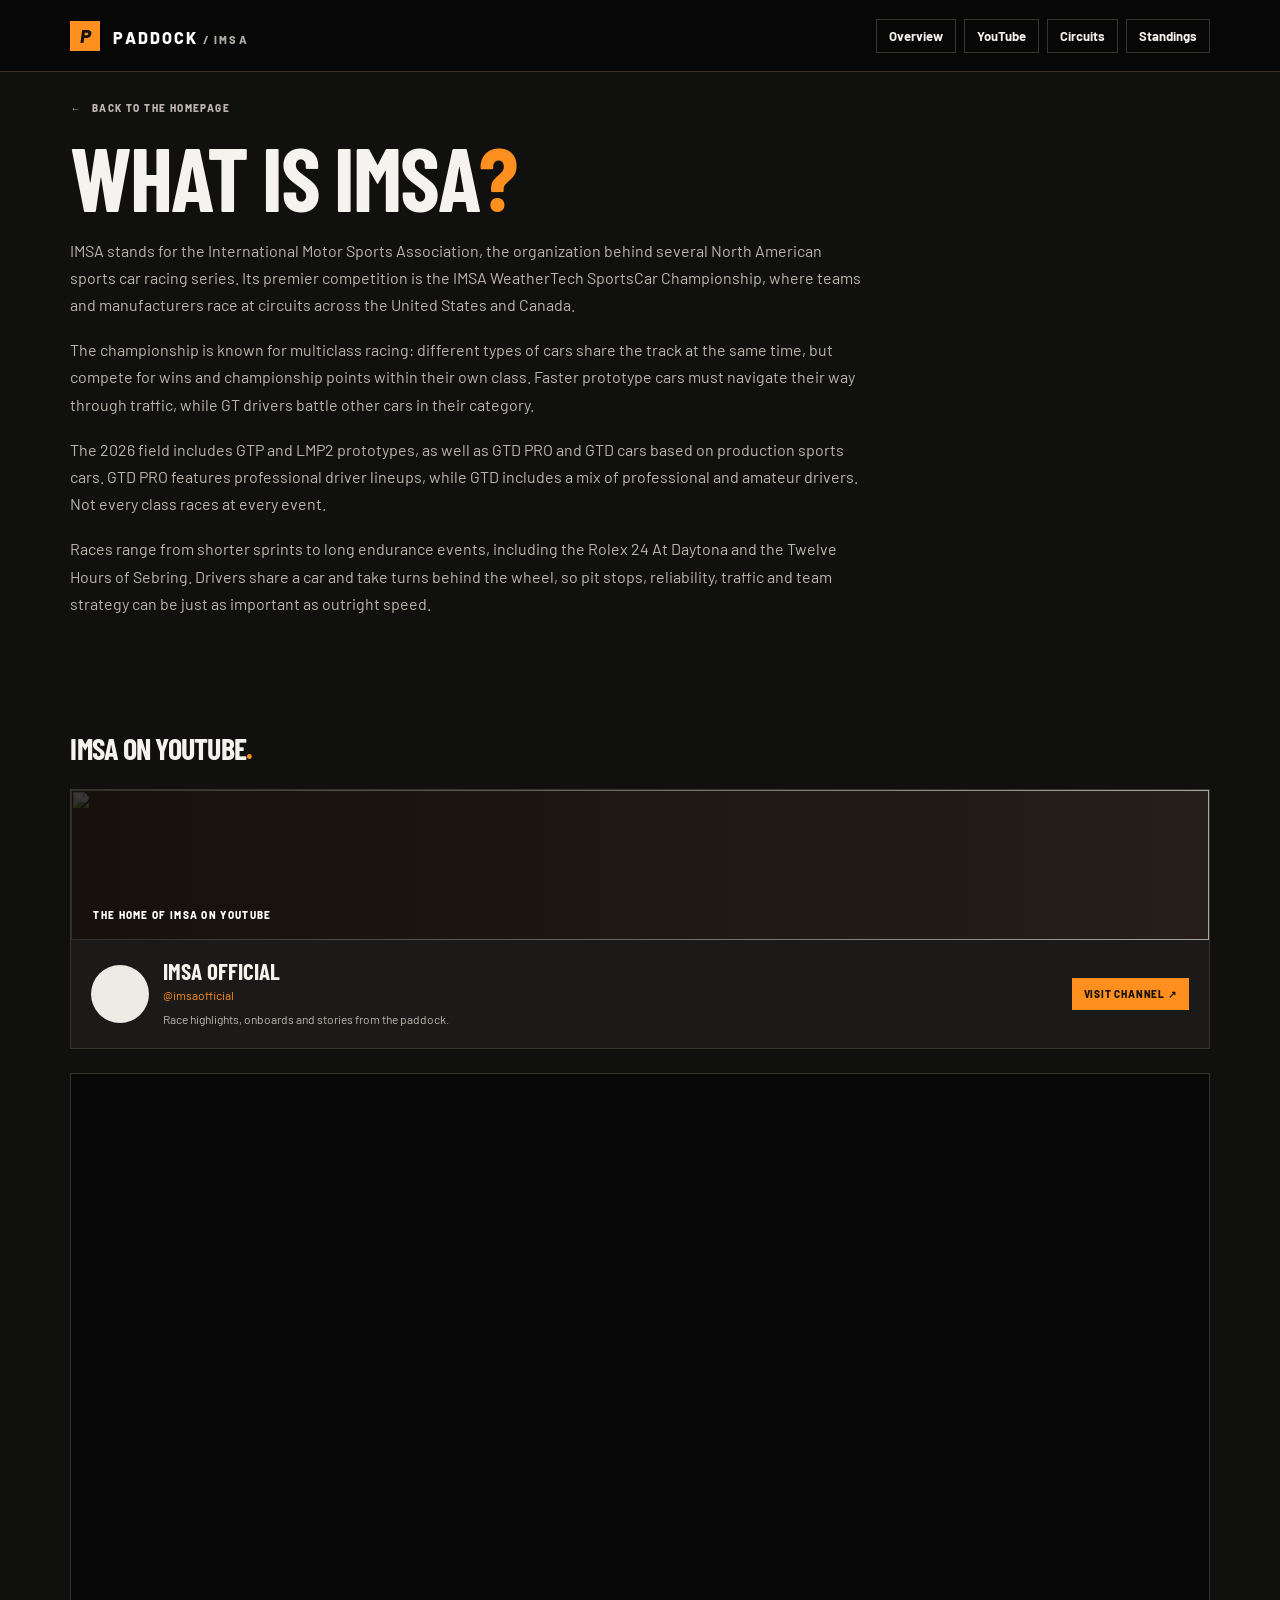
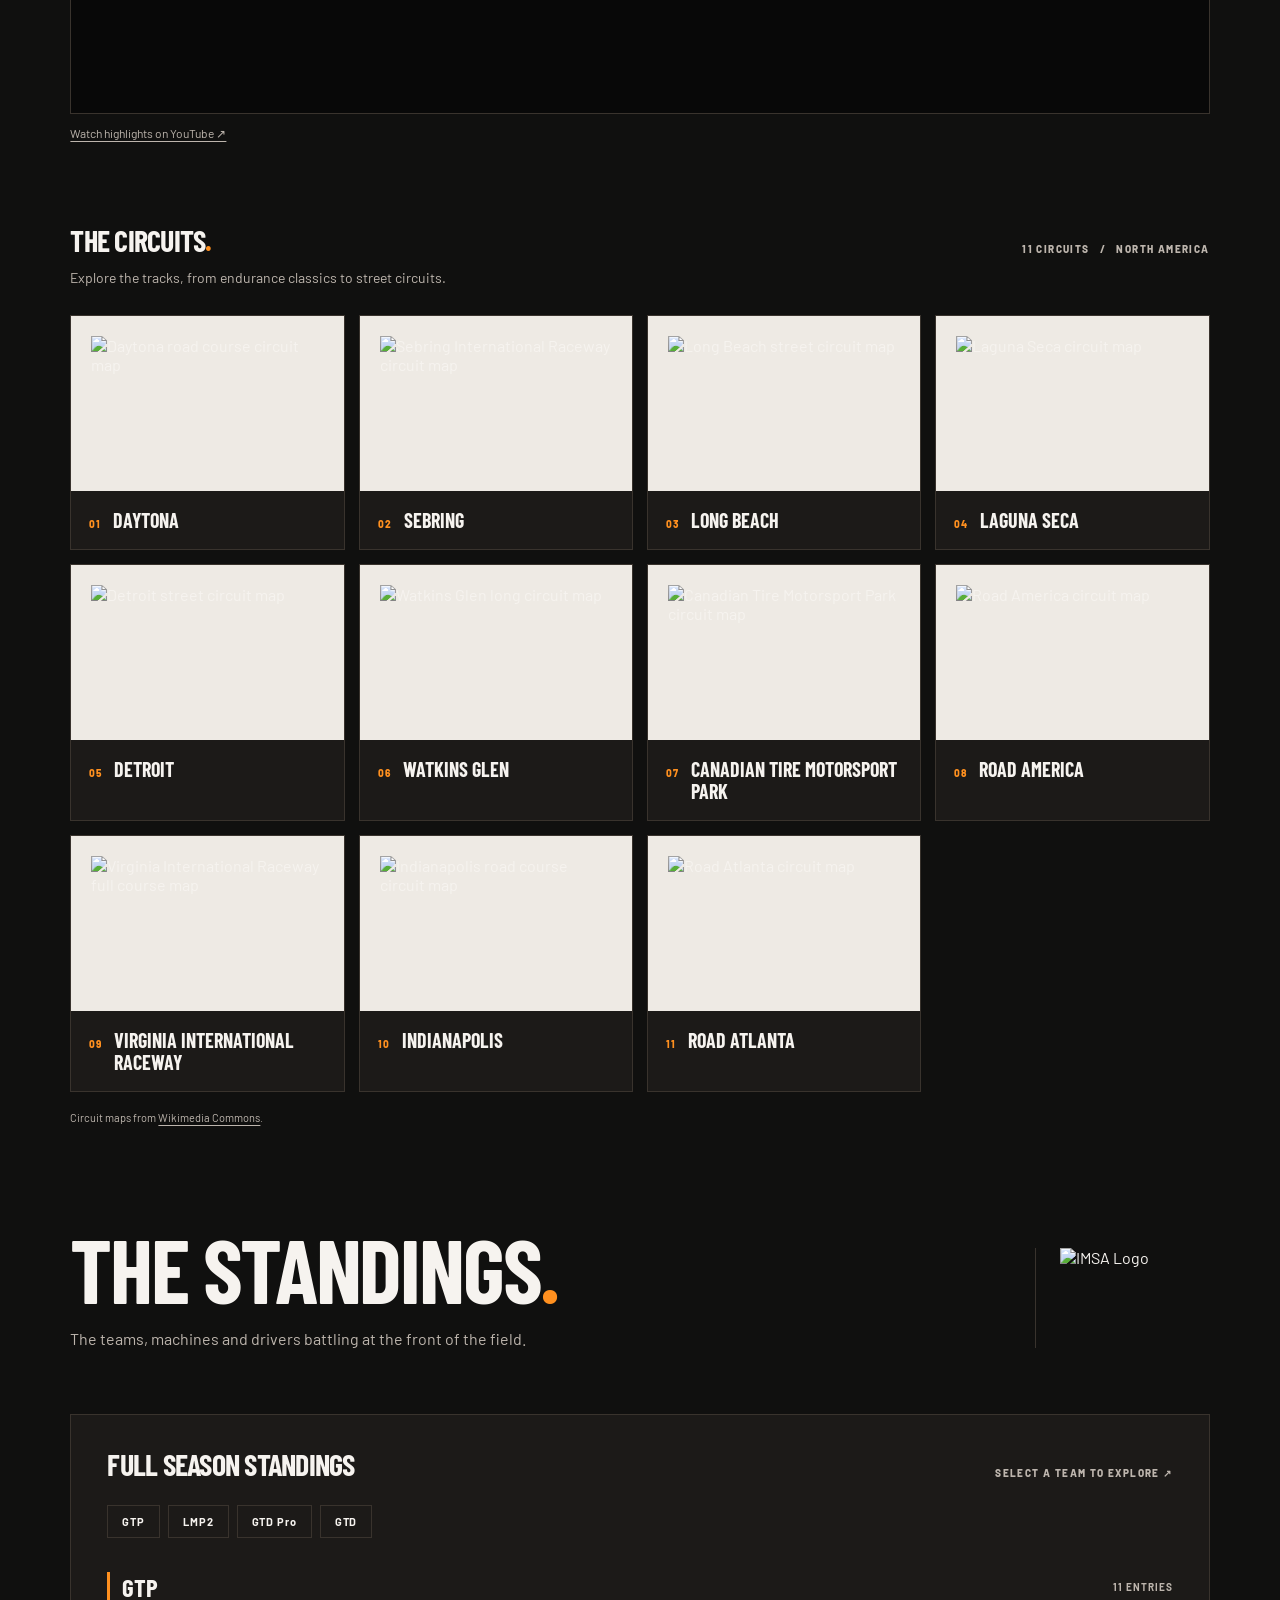
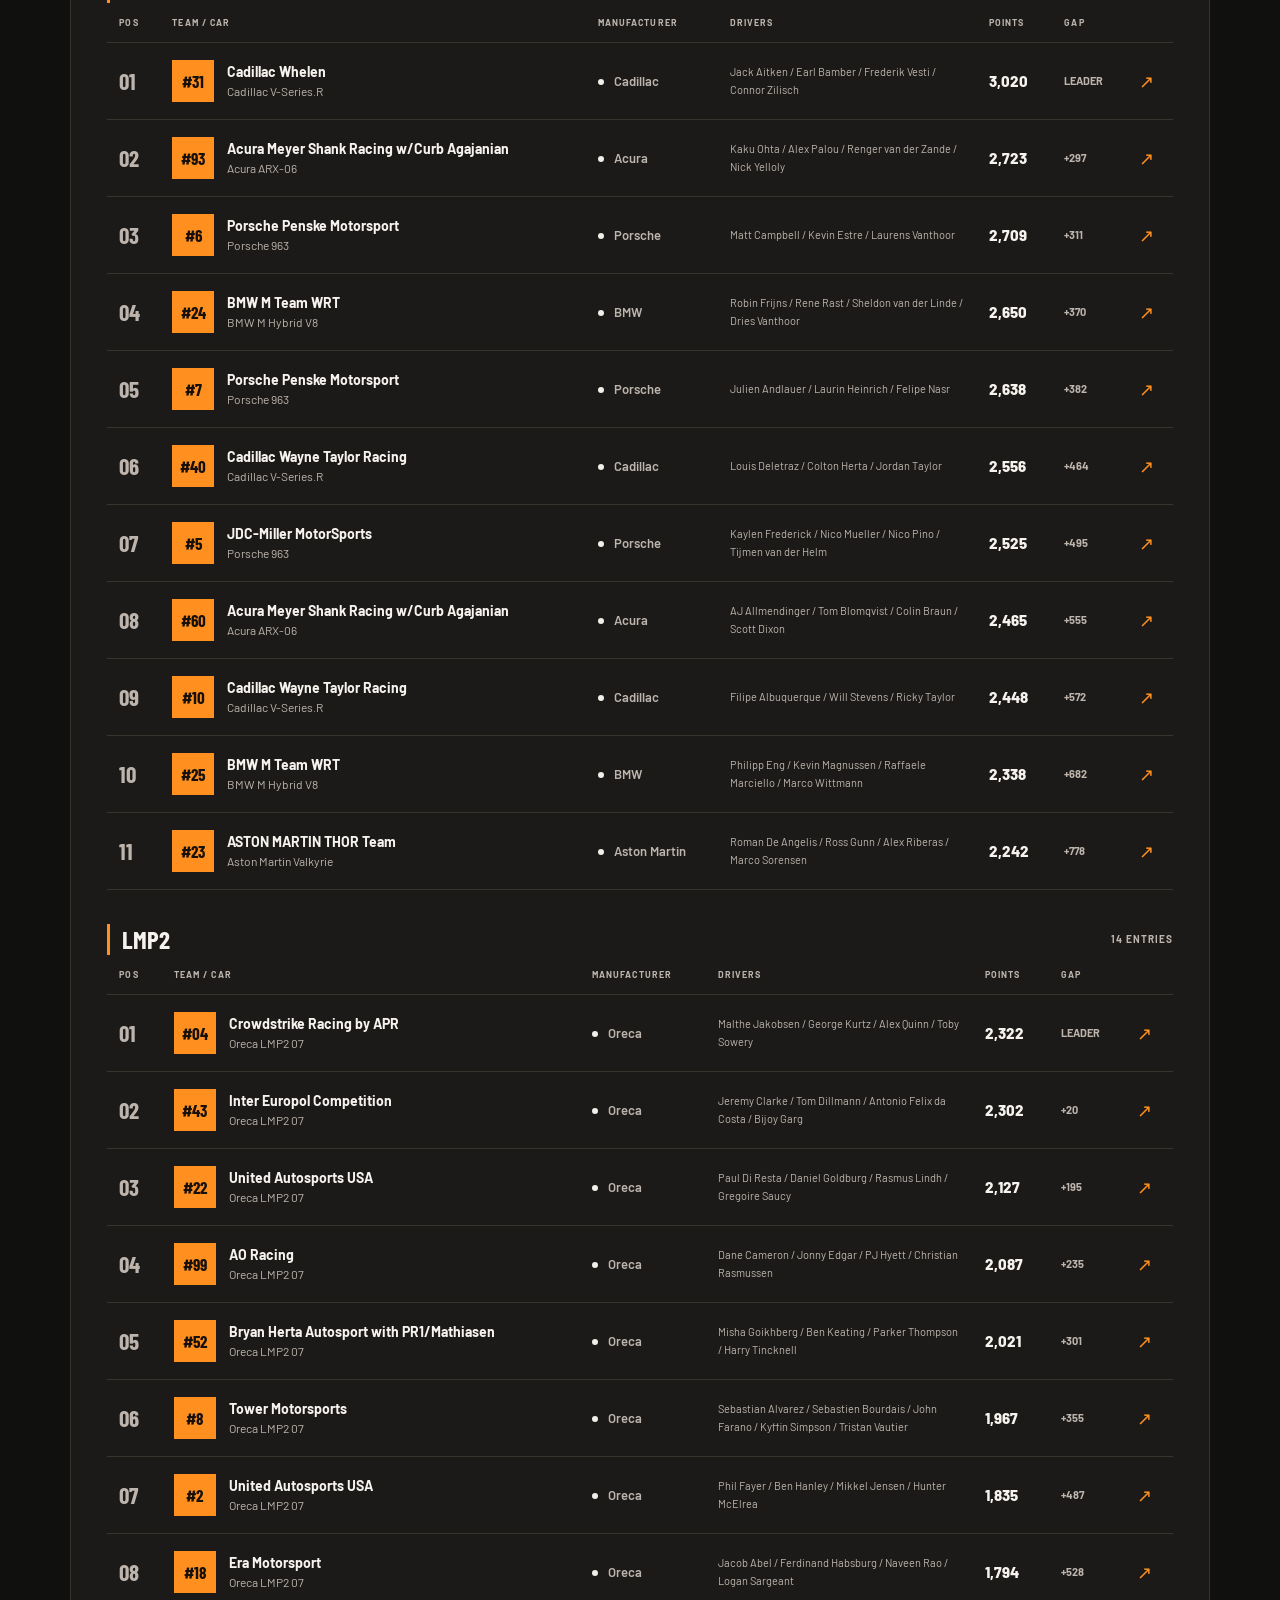
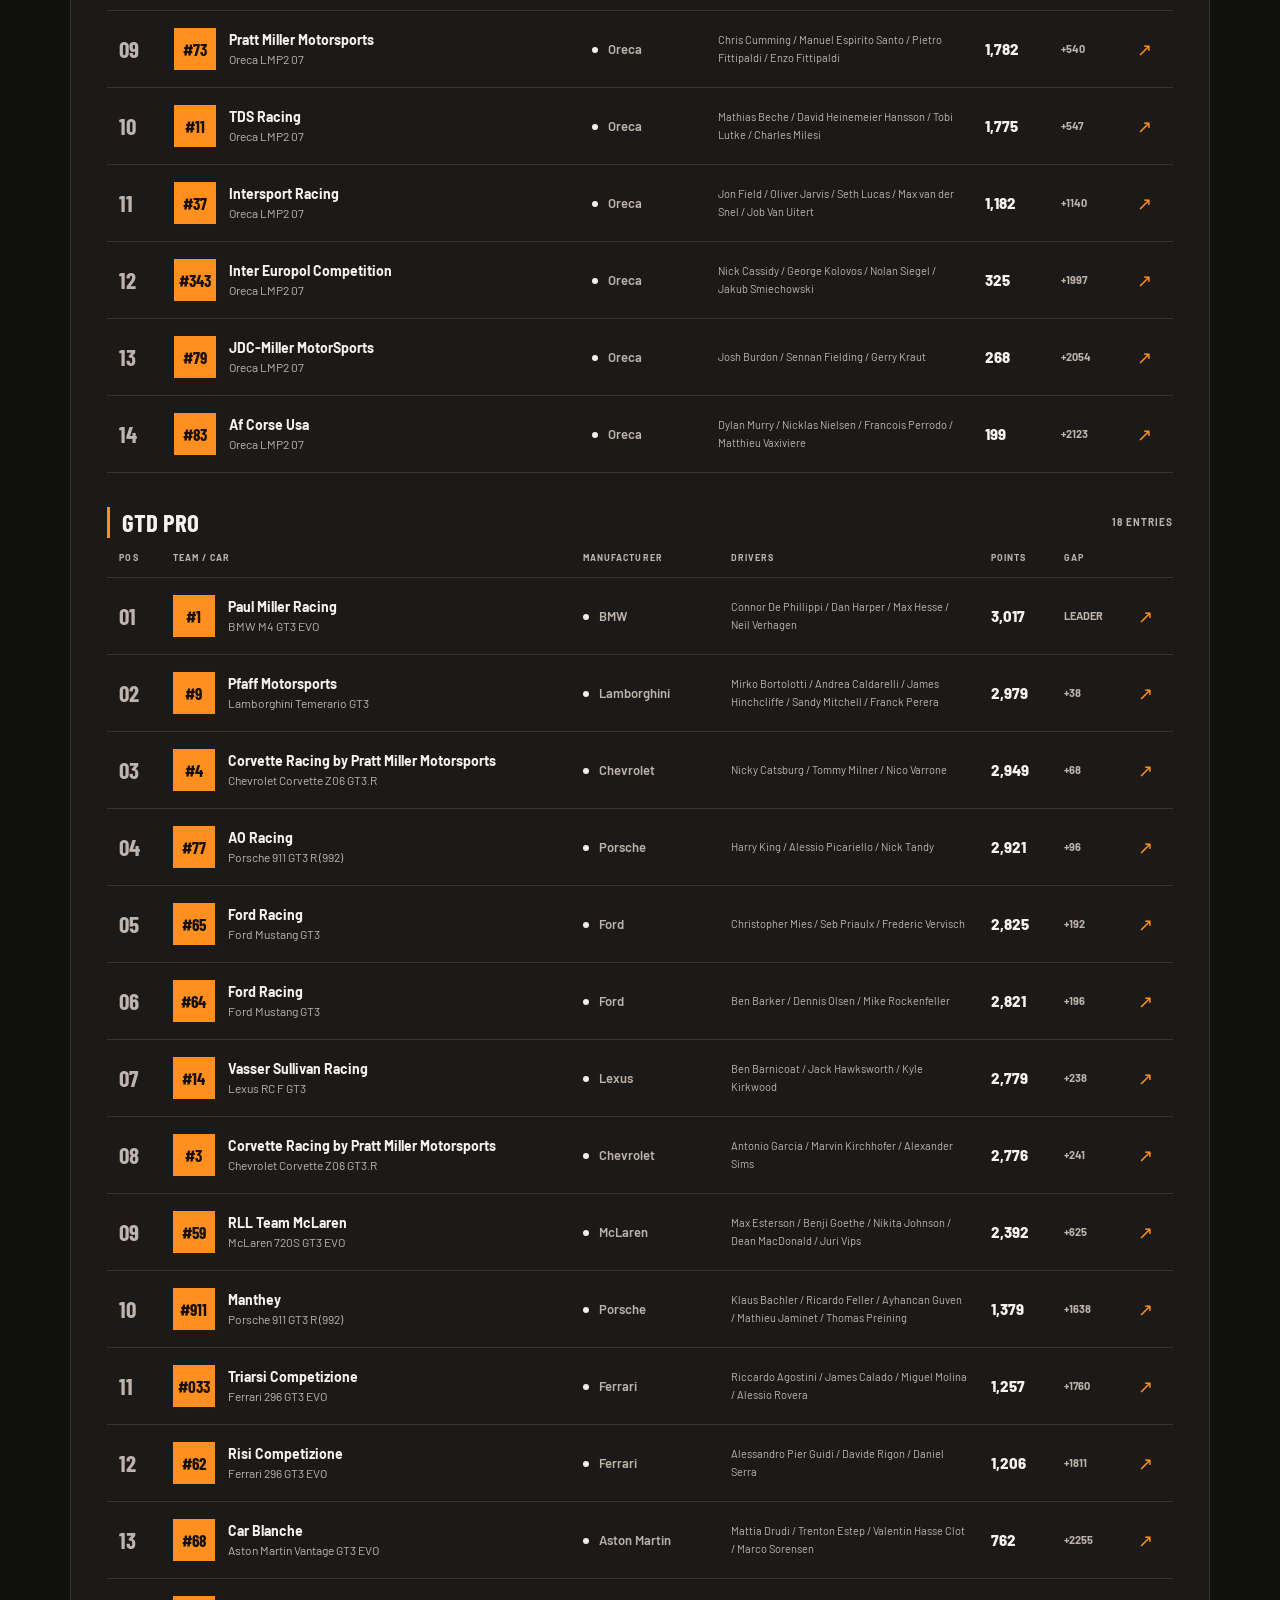
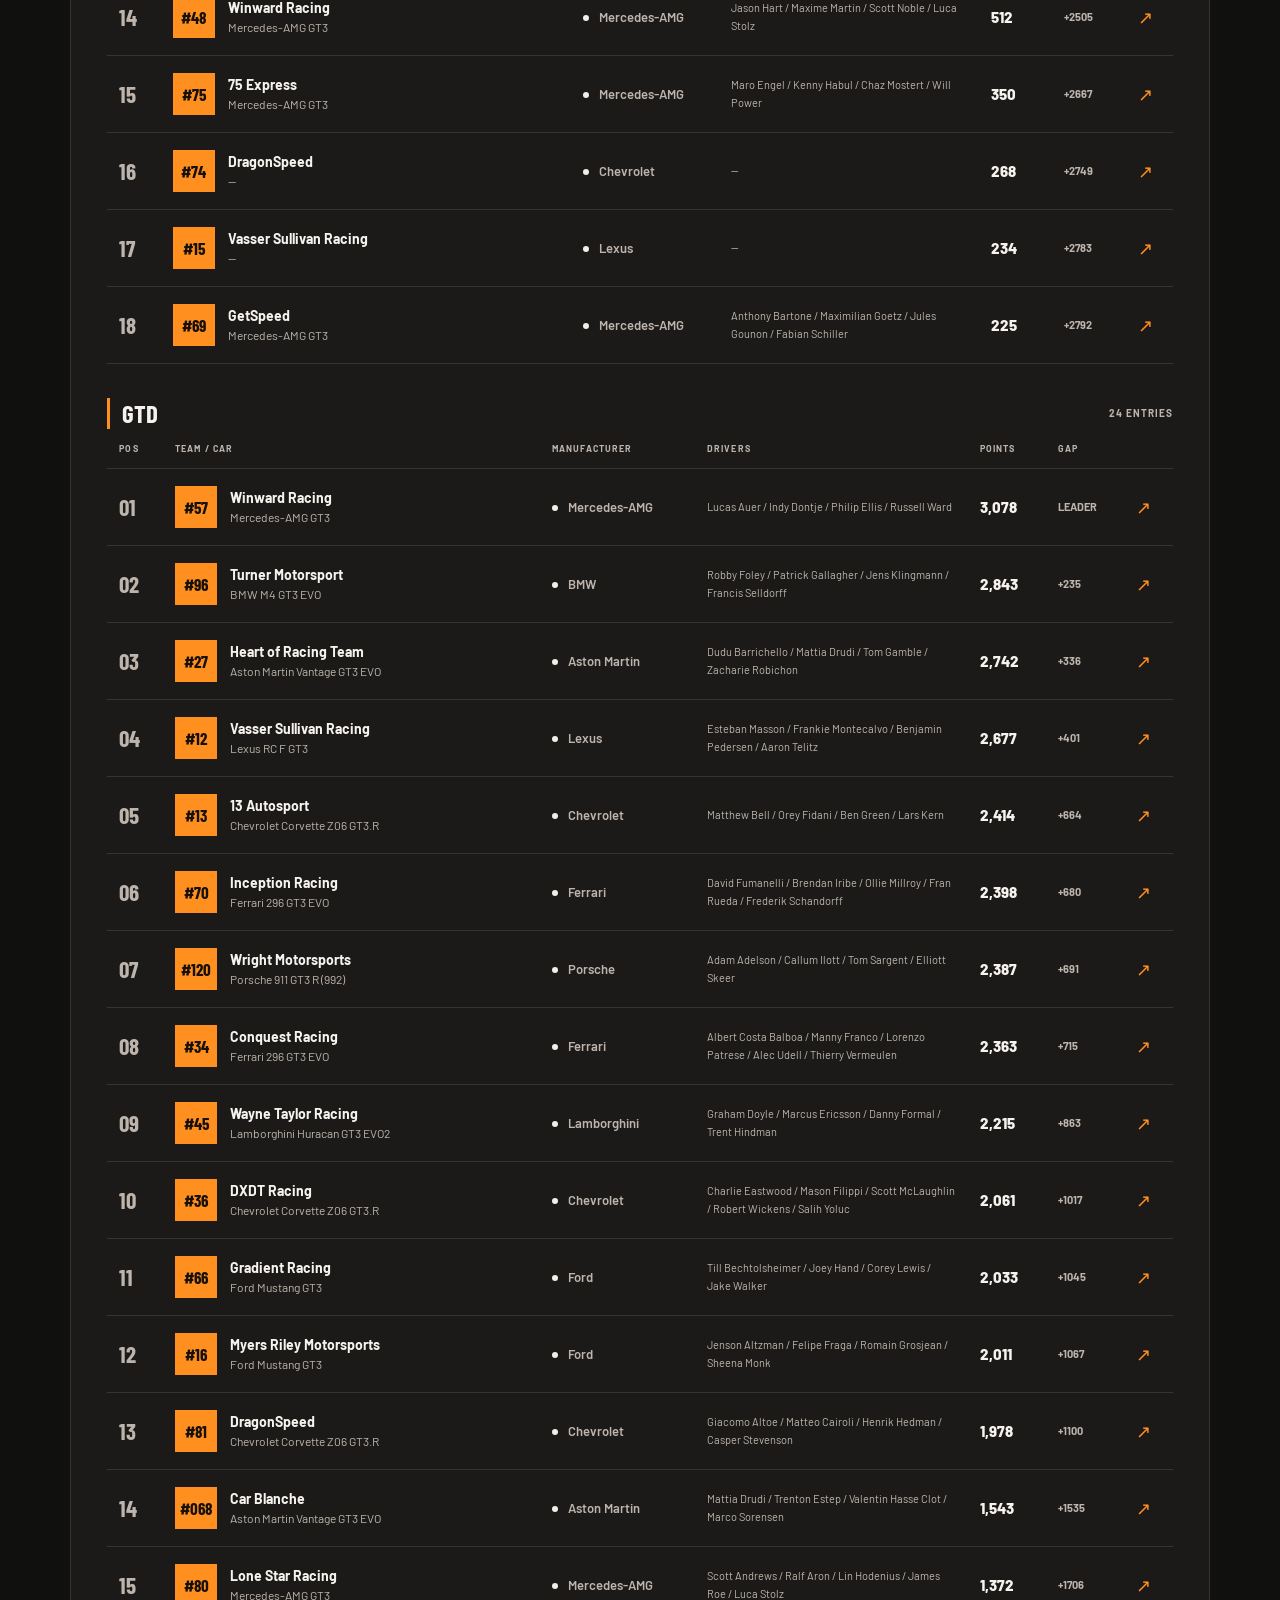
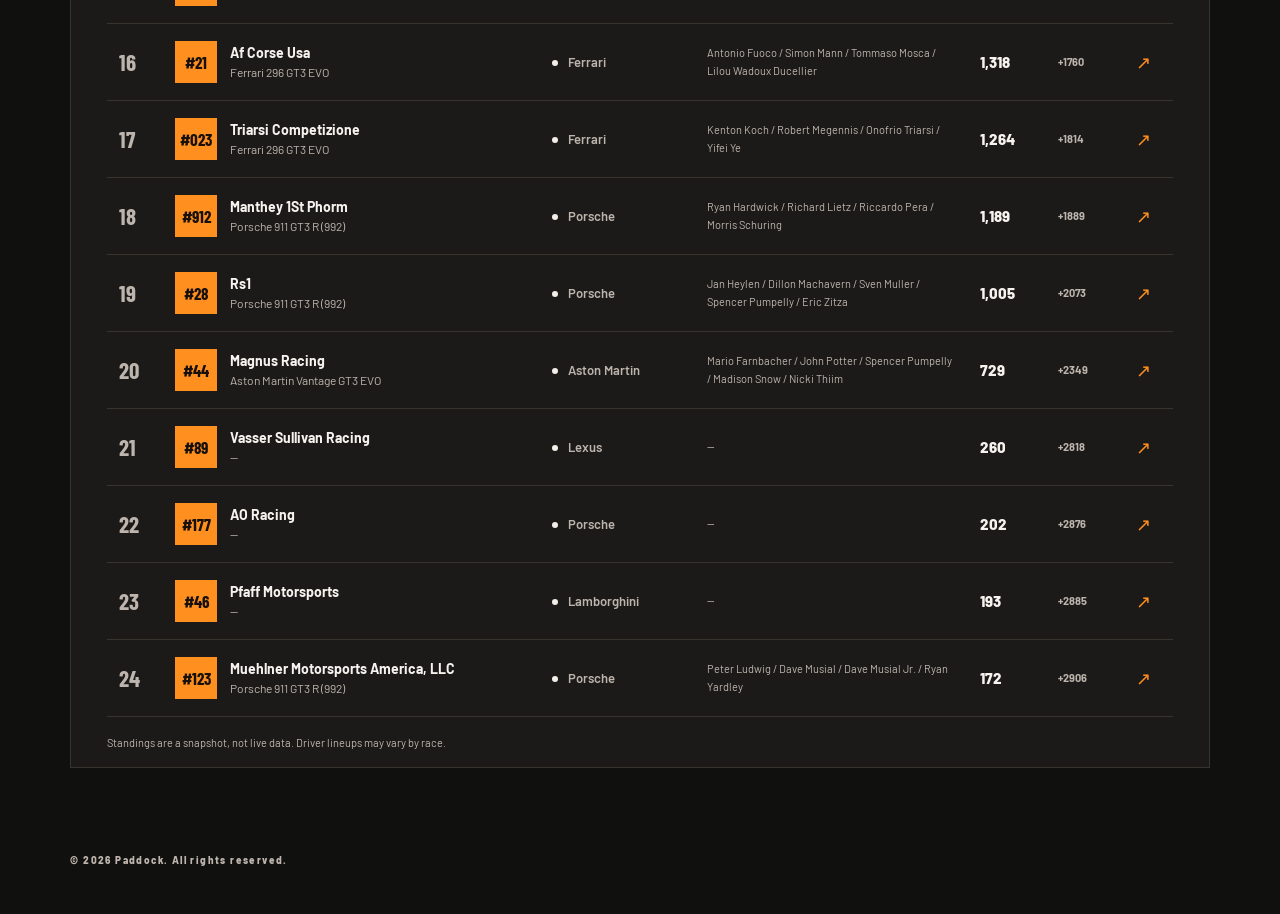
==== commit 6f89e515: "kis javitasok" ====
--- a/src/imsa.html
+++ b/src/imsa.html
@@ -12,9 +12,15 @@
 
 <body>
 
-    <header class="topbar"><a class="brand" href="imsa.html"><span class="brand-mark">P</span> PADDOCK <span
-                class="brand-sub">/ IMSA</span></a><span class="topbar-label"></span>
-
+    <header class="topbar imsa-topbar">
+        <a class="brand" href="imsa.html"><span class="brand-mark">P</span> PADDOCK <span
+                class="brand-sub">/ IMSA</span></a>
+        <nav class="imsa-nav" aria-label="On this page">
+            <a href="#overview">Overview</a>
+            <a href="#watch-heading">YouTube</a>
+            <a href="#circuits-heading">Circuits</a>
+            <a href="#standings-heading">Standings</a>
+        </nav>
     </header>
     <main class="shell">
 
@@ -26,7 +32,7 @@
             
             <div class="imsa-explainer">
                 
-                <h1>What is IMSA<span class="accent">?</span></h1>
+                <h1 id="overview">What is IMSA<span class="accent">?</span></h1>
                 <p class="intro-copy">IMSA stands for the International Motor Sports Association, the organization behind several North American sports car racing series. Its premier competition is the IMSA WeatherTech SportsCar Championship, where teams and manufacturers race at circuits across the United States and Canada.</p>
                 <p class="intro-copy">The championship is known for multiclass racing: different types of cars share the track at the same time, but compete for wins and championship points within their own class. Faster prototype cars must navigate their way through traffic, while GT drivers battle other cars in their category.</p>
                 <p class="intro-copy">The 2026 field includes GTP and LMP2 prototypes, as well as GTD PRO and GTD cars based on production sports cars. GTD PRO features professional driver lineups, while GTD includes a mix of professional and amateur drivers. Not every class races at every event.</p>
@@ -42,7 +48,6 @@
         <section class="watch-section" aria-labelledby="watch-heading">
             <div class="section-heading">
                 <div>
-                    <p class="eyebrow">WATCH THE ACTION</p>
                     <h2 id="watch-heading">IMSA on YouTube<span class="accent">.</span></h2>
                 </div>
             </div>
@@ -66,7 +71,6 @@
         <section class="circuits-section" aria-labelledby="circuits-heading">
             <div class="section-heading">
                 <div>
-                    <p class="eyebrow">THE PLACES WE RACE</p>
                     <h2 id="circuits-heading">The circuits<span class="accent">.</span></h2>
                 </div>
                 <span class="section-note">11 CIRCUITS &nbsp; / &nbsp; NORTH AMERICA</span>
@@ -91,7 +95,6 @@
         <section class="page-intro">
 
             <div>
-                <p class="eyebrow"><span class="dot"></span> 2026 SEASON &nbsp; / &nbsp; ALL CLASSES</p>
                 <h1>The standings<span class="accent">.</span></h1>
                 <p class="intro-copy">The teams, machines and drivers battling at the front of the field.</p>
             </div>
@@ -114,7 +117,6 @@
         <section class="standings-section" aria-labelledby="standings-heading">
             <div class="section-heading">
                 <div>
-                    <p class="eyebrow">THE LEADERBOARD</p>
                     <h2 id="standings-heading">Full season standings</h2>
                 </div><span class="section-note">SELECT A TEAM TO EXPLORE <span aria-hidden="true">↗</span></span>
             </div>
@@ -126,7 +128,11 @@
 
 
     </main>
-    <footer class="footer"><span>PADDOCK <span class="accent">/</span> IMSA</span><span>2026 ALL CLASSES</span></footer>
+      <footer class="footer" style="margin-top: 3rem;">
+    <div>
+      <p class="home-title">© 2026 Paddock. All rights reserved.</p>
+    </div>
+  </footer>
 </body>
 
 </html>
--- a/src/css/imsa.css
+++ b/src/css/imsa.css
@@ -61,7 +61,6 @@
 }
 
 .topbar-label,
-.eyebrow,
 .section-note,
 .visual-label,
 .visual-bottom,
@@ -91,20 +90,6 @@
     padding: 84px 0 66px
 }
 
-.eyebrow {
-    color: #737c77;
-    margin: 0 0 20px
-}
-
-.dot {
-    display: inline-block;
-    width: 7px;
-    height: 7px;
-    background: var(--red);
-    border-radius: 50%;
-    margin-right: 8px
-}
-
 h1,
 h2,
 p {
@@ -143,7 +128,7 @@
     line-height: 1.7
 }
 
-.imsa-explainer .intro-copy + .intro-copy {
+.imsa-explainer .intro-copy+.intro-copy {
     margin-top: 18px
 }
 
@@ -181,11 +166,6 @@
     align-items: end;
     gap: 16px;
     margin-bottom: 26px
-}
-
-.section-heading .eyebrow {
-    margin-bottom: 7px;
-    color: var(--red)
 }
 
 h2 {
@@ -627,82 +607,530 @@
     }
 }
 
-/* Dark motorsport palette shared by the standings and team pages. */
-.topbar { background: #070707; border-bottom: 1px solid #39302a; }
-.brand-mark, .entry-number { background: var(--red); color: #18100a; }
-.brand-sub, .topbar-label { color: #b1aaa3; }
-.intro-copy, .team-model, .back-link, .footnote, .footer,
-.section-note, .team-link small, .gap, .driver-list small,
-.spec-list dt, .intro-aside span, .intro-aside small,
-.eyebrow, .drivers-cell, .manufacturer, th, .position { color: #bdb5ad; }
-.intro-aside, th, td { border-color: var(--line); }
-.standings-section, .driver-list li { background: #1c1a18; }
-tbody tr:hover, tbody tr:focus-within { background: #33271d; }
-.car-visual { background: #27221e; border: 1px solid var(--line); }
-.visual-label, .visual-bottom { color: #c1b8af; }
-.stats-bar { background: #211b16; border: 1px solid var(--line); }
-.stats-bar > div { border-color: var(--line); }
-.stats-bar span { color: #c1b8af; }
-.manufacturer img, .visual-bottom img { background: #f2eee8; padding: 3px; border-radius: 3px; }
-.driver-list img { background: #39332d; }
-
-.class-nav { display: flex; flex-wrap: wrap; gap: 8px; margin: 0 0 28px; }
-.class-nav a { padding: 9px 14px; border: 1px solid var(--line); color: var(--ink); text-decoration: none; font-size: 11px; font-weight: 700; letter-spacing: .08em; }
-.class-nav a:hover, .class-nav a:focus-visible { border-color: var(--red); color: var(--red); }
-.class-section { margin-top: 34px; scroll-margin-top: 20px; }
-.class-heading { display: flex; align-items: center; justify-content: space-between; gap: 15px; border-left: 3px solid var(--red); padding: 3px 0 3px 12px; }
-.class-heading h3 { font: 700 25px/1 'Barlow Condensed', sans-serif; margin: 0; text-transform: uppercase; }
-.class-heading span { color: #bdb5ad; font-size: 10px; font-weight: 700; letter-spacing: .1em; }
-.class-note { color: #bdb5ad; font-size: 12px; margin: 12px 0 0; }
-
-.watch-section { padding: 20px 0 0; }
-.watch-links { display: grid; grid-template-columns: minmax(0, 1fr); gap: 24px; }
-.watch-video { min-width: 0; }
-.watch-video iframe { display: block; width: 100%; aspect-ratio: 16 / 9; border: 1px solid var(--line); background: #080808; }
-.watch-fallback { display: inline-block; margin-top: 12px; color: #bdb5ad; font-size: 12px; text-underline-offset: 3px; }
-.watch-fallback:hover, .watch-fallback:focus-visible { color: var(--red); }
-.channel-card { display: block; align-self: start; overflow: hidden; border: 1px solid var(--line); background: #1c1a18; color: var(--ink); text-decoration: none; transition: border-color .2s ease; }
-.channel-card:hover, .channel-card:focus-visible { border-color: var(--red); }
-.channel-card:focus-visible { outline: 2px solid var(--red); outline-offset: 3px; }
-.channel-cover { position: relative; height: 150px; overflow: hidden; background: #2a211a; }
-.channel-cover::after { content: ''; position: absolute; inset: 0; background: linear-gradient(90deg, rgba(17, 13, 10, .82), rgba(17, 13, 10, .15)); }
-.channel-cover > img { width: 100%; height: 100%; object-fit: cover; }
-.channel-cover-label { position: absolute; z-index: 1; left: 22px; bottom: 19px; color: #fff; font-size: 10px; font-weight: 800; letter-spacing: .13em; }
-.channel-details { display: flex; flex-wrap: wrap; align-items: center; gap: 14px; padding: 20px; }
-.channel-logo { flex: none; display: grid; place-items: center; width: 58px; height: 58px; padding: 6px; border-radius: 50%; background: #eeeae4; }
-.channel-logo img { width: 100%; max-height: 100%; object-fit: contain; }
-.channel-text { flex: 1 1 180px; min-width: 0; }
-.channel-text strong, .channel-text small, .channel-text > span { display: block; }
-.channel-text strong { font: 700 23px/1 'Barlow Condensed', Arial, sans-serif; text-transform: uppercase; }
-.channel-text small { margin-top: 5px; color: var(--red); font-size: 12px; }
-.channel-text > span { margin-top: 8px; color: #bdb5ad; font-size: 12px; line-height: 1.5; }
-.channel-button { padding: 10px 12px; background: var(--red); color: #18100a; font-size: 10px; font-weight: 800; letter-spacing: .08em; }
-.watch-link { display: flex; align-items: center; gap: 16px; padding: 20px; background: #1c1a18; border: 1px solid var(--line); color: var(--ink); text-decoration: none; transition: border-color .2s ease, background .2s ease; }
-.watch-links > .watch-link { align-self: start; }
-.watch-link:hover, .watch-link:focus-visible { border-color: var(--red); background: #29221d; }
-.watch-link:focus-visible { outline: 2px solid var(--red); outline-offset: 3px; }
-.watch-play { display: grid; place-items: center; flex: none; width: 42px; height: 42px; background: var(--red); color: #18100a; font-size: 15px; }
-.watch-link strong, .watch-link small { display: block; }
-.watch-link strong { font-family: 'Barlow Condensed', Arial, sans-serif; font-size: 21px; text-transform: uppercase; }
-.watch-link small { color: #bdb5ad; font-size: 12px; margin-top: 4px; }
-.watch-arrow { margin-left: auto; color: var(--red); font-size: 20px; }
-@media (max-width: 650px) { .watch-links { grid-template-columns: 1fr; } }
-@media (prefers-reduced-motion: reduce) { .watch-link, .channel-card { transition: none; } }
-
-.circuits-section { padding: 84px 0 20px; }
-.circuits-section .section-heading { margin-bottom: 12px; }
-.circuits-intro { color: #bdb5ad; font-size: 14px; line-height: 1.6; margin-bottom: 26px; }
-.circuit-grid { display: grid; grid-template-columns: repeat(4, minmax(0, 1fr)); gap: 14px; }
-.circuit-card { min-width: 0; background: #1c1a18; border: 1px solid var(--line); transition: border-color .2s ease, transform .2s ease; }
-.circuit-card:hover { border-color: var(--red); transform: translateY(-3px); }
-.circuit-map { position: relative; height: 175px; overflow: hidden; background: #eeeae4; }
-.circuit-map img { position: absolute; inset: 20px; display: block; width: calc(100% - 40px); height: calc(100% - 40px); max-width: 100%; max-height: 100%; object-fit: contain; }
-.circuit-info { display: flex; align-items: baseline; gap: 12px; padding: 18px; }
-.circuit-info span { color: var(--red); font-size: 10px; font-weight: 800; letter-spacing: .1em; }
-.circuit-info h3 { font-family: 'Barlow Condensed', Arial, sans-serif; font-size: 20px; line-height: 1.1; text-transform: uppercase; margin: 0; }
-.circuits-section .footnote a { color: inherit; text-underline-offset: 3px; }
-.circuits-section .footnote a:hover, .circuits-section .footnote a:focus-visible { color: var(--red); }
-@media (max-width: 900px) { .circuit-grid { grid-template-columns: repeat(3, minmax(0, 1fr)); } }
-@media (max-width: 650px) { .circuits-section { padding-top: 55px; } .circuit-grid { grid-template-columns: repeat(2, minmax(0, 1fr)); } .circuit-map { height: 145px; } .circuit-map img { inset: 14px; width: calc(100% - 28px); height: calc(100% - 28px); } }
-@media (max-width: 360px) { .circuit-grid { grid-template-columns: 1fr; } }
-@media (prefers-reduced-motion: reduce) { .circuit-card { transition: none; } .circuit-card:hover { transform: none; } }
+
+.topbar {
+    background: #070707;
+    border-bottom: 1px solid #39302a;
+}
+
+.brand-mark,
+.entry-number {
+    background: var(--red);
+    color: #18100a;
+}
+
+.brand-sub,
+.topbar-label {
+    color: #b1aaa3;
+}
+
+.intro-copy,
+.team-model,
+.back-link,
+.footnote,
+.footer,
+.section-note,
+.team-link small,
+.gap,
+.driver-list small,
+.spec-list dt,
+.intro-aside span,
+.intro-aside small,
+.drivers-cell,
+.manufacturer,
+th,
+.position {
+    color: #bdb5ad;
+}
+
+.intro-aside,
+th,
+td {
+    border-color: var(--line);
+}
+
+.standings-section,
+.driver-list li {
+    background: #1c1a18;
+}
+
+tbody tr:hover,
+tbody tr:focus-within {
+    background: #33271d;
+}
+
+.car-visual {
+    background: #27221e;
+    border: 1px solid var(--line);
+}
+
+.visual-label,
+.visual-bottom {
+    color: #c1b8af;
+}
+
+.stats-bar {
+    background: #211b16;
+    border: 1px solid var(--line);
+}
+
+.stats-bar>div {
+    border-color: var(--line);
+}
+
+.stats-bar span {
+    color: #c1b8af;
+}
+
+.manufacturer img,
+.visual-bottom img {
+    background: #f2eee8;
+    padding: 3px;
+    border-radius: 3px;
+}
+
+.driver-list img {
+    background: #39332d;
+}
+
+.class-nav {
+    display: flex;
+    flex-wrap: wrap;
+    gap: 8px;
+    margin: 0 0 28px;
+}
+
+.class-nav a {
+    padding: 9px 14px;
+    border: 1px solid var(--line);
+    color: var(--ink);
+    text-decoration: none;
+    font-size: 11px;
+    font-weight: 700;
+    letter-spacing: .08em;
+}
+
+.class-nav a:hover,
+.class-nav a:focus-visible {
+    border-color: var(--red);
+    color: var(--red);
+}
+
+.class-section {
+    margin-top: 34px;
+    scroll-margin-top: 20px;
+}
+
+.class-heading {
+    display: flex;
+    align-items: center;
+    justify-content: space-between;
+    gap: 15px;
+    border-left: 3px solid var(--red);
+    padding: 3px 0 3px 12px;
+}
+
+.class-heading h3 {
+    font: 700 25px/1 'Barlow Condensed', sans-serif;
+    margin: 0;
+    text-transform: uppercase;
+}
+
+.class-heading span {
+    color: #bdb5ad;
+    font-size: 10px;
+    font-weight: 700;
+    letter-spacing: .1em;
+}
+
+.class-note {
+    color: #bdb5ad;
+    font-size: 12px;
+    margin: 12px 0 0;
+}
+
+.imsa-topbar {
+    height: auto;
+    min-height: 72px;
+    flex-wrap: wrap;
+    gap: 12px 24px;
+    padding-block: 14px;
+}
+
+.imsa-nav {
+    display: flex;
+    flex-wrap: wrap;
+    gap: 8px;
+}
+
+.imsa-nav a {
+    padding: 8px 12px;
+    border: 1px solid var(--line);
+    color: var(--ink);
+    font-weight: 700;
+    font-size: 13px;
+    text-decoration: none;
+}
+
+.imsa-nav a:hover,
+.imsa-nav a:focus-visible {
+    border-color: var(--red);
+    color: var(--red);
+}
+
+#overview,
+#watch-heading,
+#circuits-heading,
+#standings-heading {
+    scroll-margin-top: 20px;
+}
+
+.watch-section {
+    padding: 20px 0 0;
+}
+
+.watch-links {
+    display: grid;
+    grid-template-columns: minmax(0, 1fr);
+    gap: 24px;
+}
+
+.watch-video {
+    min-width: 0;
+}
+
+.watch-video iframe {
+    display: block;
+    width: 100%;
+    aspect-ratio: 16 / 9;
+    border: 1px solid var(--line);
+    background: #080808;
+}
+
+.watch-fallback {
+    display: inline-block;
+    margin-top: 12px;
+    color: #bdb5ad;
+    font-size: 12px;
+    text-underline-offset: 3px;
+}
+
+.watch-fallback:hover,
+.watch-fallback:focus-visible {
+    color: var(--red);
+}
+
+.channel-card {
+    display: block;
+    align-self: start;
+    overflow: hidden;
+    border: 1px solid var(--line);
+    background: #1c1a18;
+    color: var(--ink);
+    text-decoration: none;
+    transition: border-color .2s ease;
+}
+
+.channel-card:hover,
+.channel-card:focus-visible {
+    border-color: var(--red);
+}
+
+.channel-card:focus-visible {
+    outline: 2px solid var(--red);
+    outline-offset: 3px;
+}
+
+.channel-cover {
+    position: relative;
+    height: 150px;
+    overflow: hidden;
+    background: #2a211a;
+}
+
+.channel-cover::after {
+    content: '';
+    position: absolute;
+    inset: 0;
+    background: linear-gradient(90deg, rgba(17, 13, 10, .82), rgba(17, 13, 10, .15));
+}
+
+.channel-cover>img {
+    width: 100%;
+    height: 100%;
+    object-fit: cover;
+}
+
+.channel-cover-label {
+    position: absolute;
+    z-index: 1;
+    left: 22px;
+    bottom: 19px;
+    color: #fff;
+    font-size: 10px;
+    font-weight: 800;
+    letter-spacing: .13em;
+}
+
+.channel-details {
+    display: flex;
+    flex-wrap: wrap;
+    align-items: center;
+    gap: 14px;
+    padding: 20px;
+}
+
+.channel-logo {
+    flex: none;
+    display: grid;
+    place-items: center;
+    width: 58px;
+    height: 58px;
+    padding: 6px;
+    border-radius: 50%;
+    background: #eeeae4;
+}
+
+.channel-logo img {
+    width: 100%;
+    max-height: 100%;
+    object-fit: contain;
+}
+
+.channel-text {
+    flex: 1 1 180px;
+    min-width: 0;
+}
+
+.channel-text strong,
+.channel-text small,
+.channel-text>span {
+    display: block;
+}
+
+.channel-text strong {
+    font: 700 23px/1 'Barlow Condensed', Arial, sans-serif;
+    text-transform: uppercase;
+}
+
+.channel-text small {
+    margin-top: 5px;
+    color: var(--red);
+    font-size: 12px;
+}
+
+.channel-text>span {
+    margin-top: 8px;
+    color: #bdb5ad;
+    font-size: 12px;
+    line-height: 1.5;
+}
+
+.channel-button {
+    padding: 10px 12px;
+    background: var(--red);
+    color: #18100a;
+    font-size: 10px;
+    font-weight: 800;
+    letter-spacing: .08em;
+}
+
+.watch-link {
+    display: flex;
+    align-items: center;
+    gap: 16px;
+    padding: 20px;
+    background: #1c1a18;
+    border: 1px solid var(--line);
+    color: var(--ink);
+    text-decoration: none;
+    transition: border-color .2s ease, background .2s ease;
+}
+
+.watch-links>.watch-link {
+    align-self: start;
+}
+
+.watch-link:hover,
+.watch-link:focus-visible {
+    border-color: var(--red);
+    background: #29221d;
+}
+
+.watch-link:focus-visible {
+    outline: 2px solid var(--red);
+    outline-offset: 3px;
+}
+
+.watch-play {
+    display: grid;
+    place-items: center;
+    flex: none;
+    width: 42px;
+    height: 42px;
+    background: var(--red);
+    color: #18100a;
+    font-size: 15px;
+}
+
+.watch-link strong,
+.watch-link small {
+    display: block;
+}
+
+.watch-link strong {
+    font-family: 'Barlow Condensed', Arial, sans-serif;
+    font-size: 21px;
+    text-transform: uppercase;
+}
+
+.watch-link small {
+    color: #bdb5ad;
+    font-size: 12px;
+    margin-top: 4px;
+}
+
+.watch-arrow {
+    margin-left: auto;
+    color: var(--red);
+    font-size: 20px;
+}
+
+@media (max-width: 650px) {
+    .watch-links {
+        grid-template-columns: 1fr;
+    }
+}
+
+@media (prefers-reduced-motion: reduce) {
+
+    .watch-link,
+    .channel-card {
+        transition: none;
+    }
+}
+
+.circuits-section {
+    padding: 84px 0 20px;
+}
+
+.circuits-section .section-heading {
+    margin-bottom: 12px;
+}
+
+.circuits-intro {
+    color: #bdb5ad;
+    font-size: 14px;
+    line-height: 1.6;
+    margin-bottom: 26px;
+}
+
+.circuit-grid {
+    display: grid;
+    grid-template-columns: repeat(4, minmax(0, 1fr));
+    gap: 14px;
+}
+
+.circuit-card {
+    min-width: 0;
+    background: #1c1a18;
+    border: 1px solid var(--line);
+    transition: border-color .2s ease, transform .2s ease;
+}
+
+.circuit-card:hover {
+    border-color: var(--red);
+    transform: translateY(-3px);
+}
+
+.circuit-map {
+    position: relative;
+    height: 175px;
+    overflow: hidden;
+    background: #eeeae4;
+}
+
+.circuit-map img {
+    position: absolute;
+    inset: 20px;
+    display: block;
+    width: calc(100% - 40px);
+    height: calc(100% - 40px);
+    max-width: 100%;
+    max-height: 100%;
+    object-fit: contain;
+}
+
+.circuit-info {
+    display: flex;
+    align-items: baseline;
+    gap: 12px;
+    padding: 18px;
+}
+
+.circuit-info span {
+    color: var(--red);
+    font-size: 10px;
+    font-weight: 800;
+    letter-spacing: .1em;
+}
+
+.circuit-info h3 {
+    font-family: 'Barlow Condensed', Arial, sans-serif;
+    font-size: 20px;
+    line-height: 1.1;
+    text-transform: uppercase;
+    margin: 0;
+}
+
+.circuits-section .footnote a {
+    color: inherit;
+    text-underline-offset: 3px;
+}
+
+.circuits-section .footnote a:hover,
+.circuits-section .footnote a:focus-visible {
+    color: var(--red);
+}
+
+@media (max-width: 900px) {
+    .circuit-grid {
+        grid-template-columns: repeat(3, minmax(0, 1fr));
+    }
+}
+
+@media (max-width: 650px) {
+    .circuits-section {
+        padding-top: 55px;
+    }
+
+    .circuit-grid {
+        grid-template-columns: repeat(2, minmax(0, 1fr));
+    }
+
+    .circuit-map {
+        height: 145px;
+    }
+
+    .circuit-map img {
+        inset: 14px;
+        width: calc(100% - 28px);
+        height: calc(100% - 28px);
+    }
+}
+
+@media (max-width: 360px) {
+    .circuit-grid {
+        grid-template-columns: 1fr;
+    }
+}
+
+@media (prefers-reduced-motion: reduce) {
+    .circuit-card {
+        transition: none;
+    }
+
+    .circuit-card:hover {
+        transform: none;
+    }
+}
